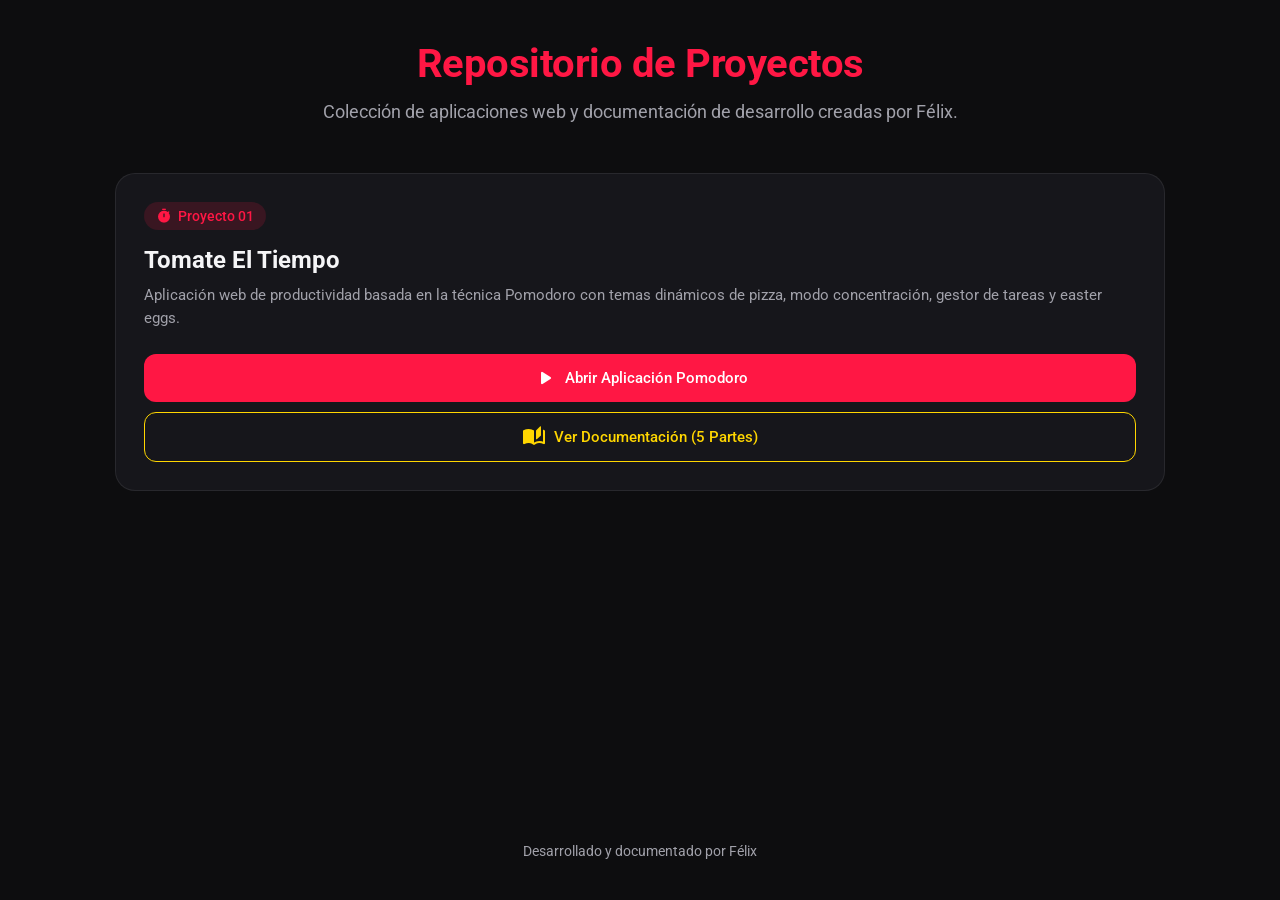
==== index.html @ 5b1f421b "Fix link case sensitivity for Pomodoro app" ====
<!DOCTYPE html>
<html lang="es">
<head>
    <meta charset="UTF-8">
    <meta name="viewport" content="width=device-width, initial-scale=1.0">
    <title>Mis Proyectos - Portafolio Web</title>
    <link href="https://fonts.googleapis.com/css2?family=Roboto:wght@400;500;700&display=swap" rel="stylesheet">
    <link href="https://fonts.googleapis.com/icon?family=Material+Icons+Round" rel="stylesheet">
    <style>
        :root {
            --bg: #0D0D0F;
            --surface: #16161B;
            --primary: #FF1744;
            --secondary: #C95B63;
            --accent: #FFD600;
            --text: #F5F5F7;
            --text-muted: #A1A1AA;
        }

        * { box-sizing: border-box; margin: 0; padding: 0; }

        body {
            background-color: var(--bg);
            color: var(--text);
            font-family: 'Roboto', sans-serif;
            min-height: 100vh;
            padding: 40px 20px;
            display: flex;
            flex-direction: column;
            align-items: center;
        }

        header {
            text-align: center;
            max-width: 700px;
            margin-bottom: 48px;
        }

        header h1 {
            font-size: 2.5rem;
            color: var(--primary);
            margin-bottom: 12px;
            letter-spacing: -0.5px;
        }

        header p {
            color: var(--text-muted);
            font-size: 1.1rem;
            line-height: 1.5;
        }

        .grid {
            display: grid;
            grid-template-columns: repeat(auto-fit, minmax(320px, 1fr));
            gap: 24px;
            width: 100%;
            max-width: 1050px;
        }

        .card {
            background-color: var(--surface);
            border: 1px solid rgba(255, 255, 255, 0.08);
            border-radius: 20px;
            padding: 28px;
            display: flex;
            flex-direction: column;
            justify-content: space-between;
            transition: transform 0.25s ease, border-color 0.25s ease;
        }

        .card:hover {
            transform: translateY(-5px);
            border-color: var(--primary);
        }

        .badge {
            display: inline-flex;
            align-items: center;
            gap: 6px;
            background: rgba(255, 23, 68, 0.15);
            color: var(--primary);
            padding: 6px 12px;
            border-radius: 50px;
            font-size: 0.85rem;
            font-weight: 500;
            width: fit-content;
            margin-bottom: 16px;
        }

        .card h2 {
            font-size: 1.5rem;
            margin-bottom: 10px;
        }

        .card p {
            color: var(--text-muted);
            font-size: 0.95rem;
            line-height: 1.5;
            margin-bottom: 24px;
        }

        .actions {
            display: flex;
            flex-direction: column;
            gap: 10px;
        }

        .btn {
            display: flex;
            align-items: center;
            justify-content: center;
            gap: 8px;
            padding: 12px 20px;
            border-radius: 12px;
            text-decoration: none;
            font-weight: 500;
            font-size: 0.95rem;
            transition: opacity 0.2s, transform 0.2s;
        }

        .btn:hover { opacity: 0.9; transform: scale(1.01); }

        .btn-primary {
            background-color: var(--primary);
            color: #fff;
        }

        .btn-outline {
            background-color: transparent;
            border: 1.5px solid var(--accent);
            color: var(--accent);
        }

        /* Estilo para tarjetas de próximos proyectos */
        .card.placeholder {
            border-style: dashed;
            border-color: rgba(255, 255, 255, 0.15);
            opacity: 0.7;
        }

        footer {
            margin-top: auto;
            padding-top: 60px;
            color: var(--text-muted);
            font-size: 0.9rem;
        }
    </style>
</head>
<body>

    <header>
        <h1>Repositorio de Proyectos</h1>
        <p>Colección de aplicaciones web y documentación de desarrollo creadas por Félix.</p>
    </header>

    <main class="grid">
        <!-- PROYECTO 1: POMODORO -->
        <article class="card">
            <div>
                <span class="badge">
                    <span class="material-icons-round" style="font-size: 16px;">timer</span>
                    Proyecto 01
                </span>
                <h2>Tomate El Tiempo</h2>
                <p>Aplicación web de productividad basada en la técnica Pomodoro con temas dinámicos de pizza, modo concentración, gestor de tareas y easter eggs.</p>
            </div>
            <div class="actions">
                <a href="Pomodoro/index.html" class="btn btn-primary">
                    <span class="material-icons-round">play_arrow</span>
                    Abrir Aplicación Pomodoro
                </a>
                <a href="pomodoro/explicacion.html" class="btn btn-outline">
                    <span class="material-icons-round">auto_stories</span>
                    Ver Documentación (5 Partes)
                </a>
            </div>
        </article>

        <!-- PLANTILLA PARA FUTURO PROYECTO 2 -->
       <!-- <article class="card placeholder">
            <div>
                <span class="badge" style="background: rgba(255,214,0,0.1); color: var(--accent);">
                    <span class="material-icons-round" style="font-size: 16px;">construction</span>
                    Próximamente
                </span>
                <h2>Proyecto 02</h2>
                <p>Espacio reservado para la siguiente tarea o aplicación del repositorio.</p>
            </div>
            <div class="actions">
                <a href="#" class="btn btn-outline" style="border-color: #555; color: #777; pointer-events: none;">
                    En desarrollo
                </a>
            </div>
        </article> -->
    </main>

    <footer>
        Desarrollado y documentado por Félix
    </footer>

</body>
</html>
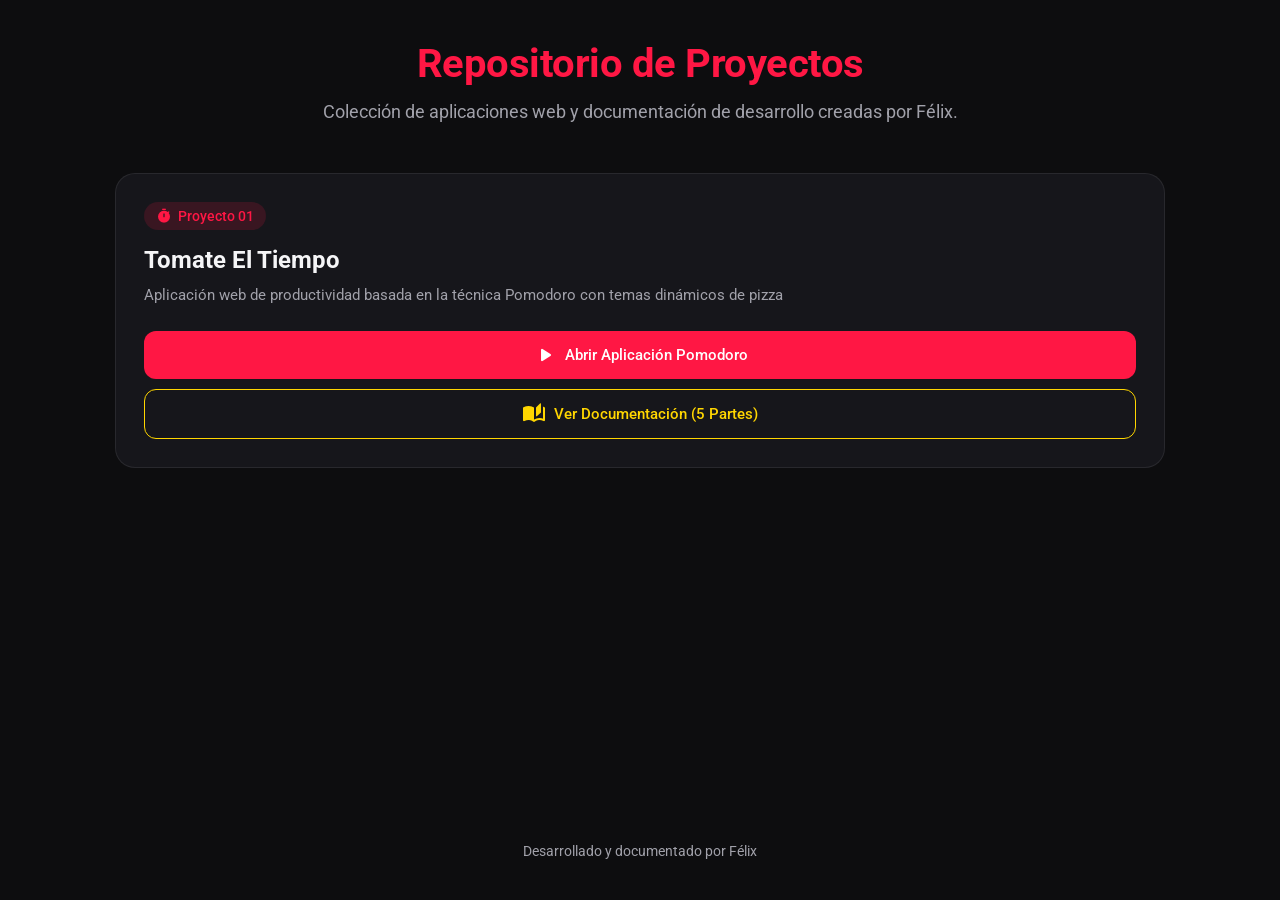
==== commit fab0833f: "Update project description in index.html Removed the mention of 'modo concentración, gestor de tarea" ====
--- a/index.html
+++ b/index.html
@@ -162,14 +162,14 @@
                     Proyecto 01
                 </span>
                 <h2>Tomate El Tiempo</h2>
-                <p>Aplicación web de productividad basada en la técnica Pomodoro con temas dinámicos de pizza, modo concentración, gestor de tareas y easter eggs.</p>
+                <p>Aplicación web de productividad basada en la técnica Pomodoro con temas dinámicos de pizza</p>
             </div>
             <div class="actions">
                 <a href="Pomodoro/index.html" class="btn btn-primary">
                     <span class="material-icons-round">play_arrow</span>
                     Abrir Aplicación Pomodoro
                 </a>
-                <a href="pomodoro/explicacion.html" class="btn btn-outline">
+                <a href="Pomodoro/explicacion.html" class="btn btn-outline">
                     <span class="material-icons-round">auto_stories</span>
                     Ver Documentación (5 Partes)
                 </a>
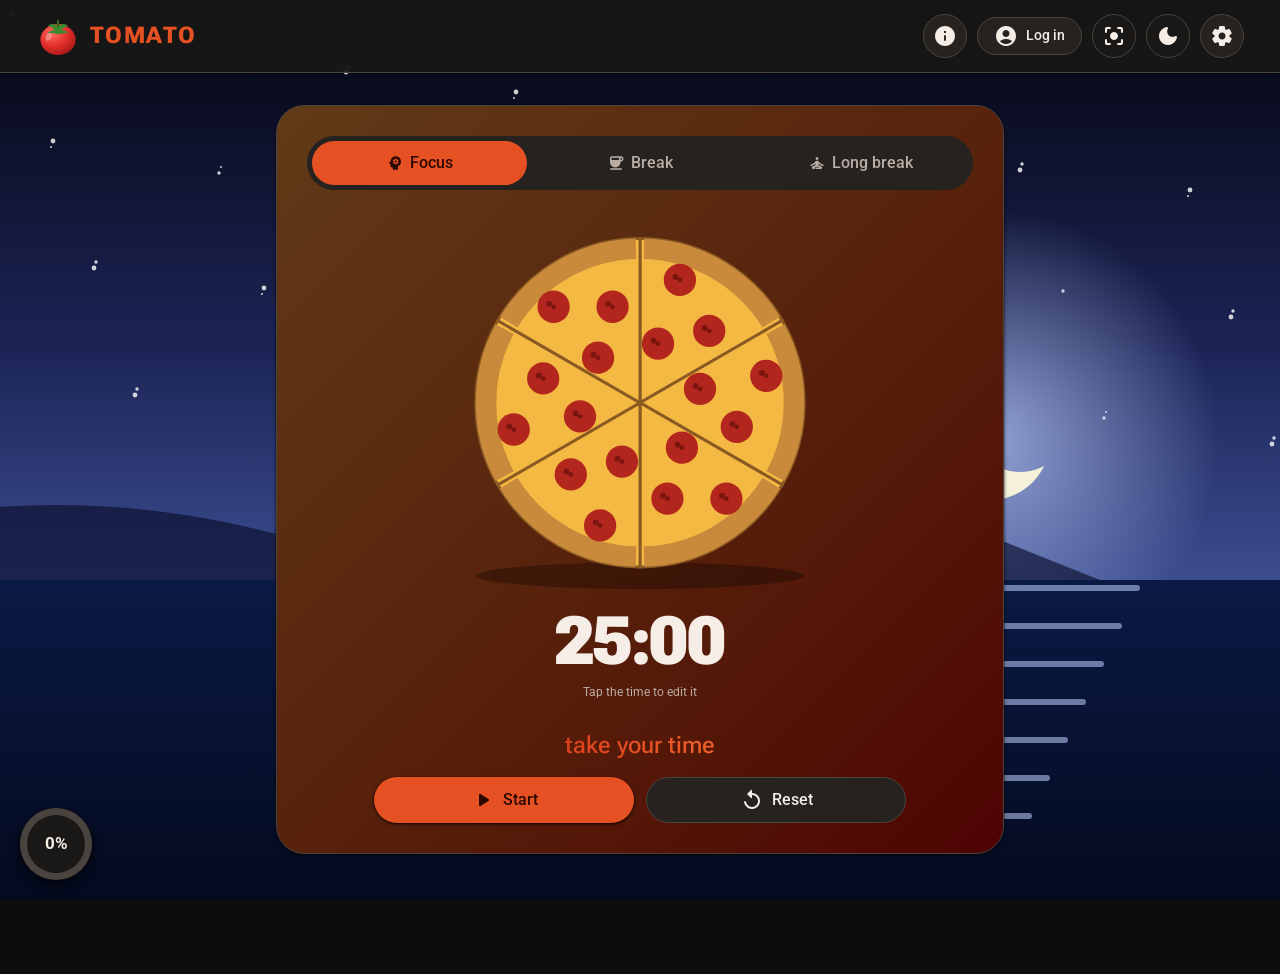
==== commit 25416864: "Add files via upload" ====
--- a/index.html
+++ b/index.html
@@ -1,202 +1,987 @@
 <!DOCTYPE html>
-<html lang="es">
+<html lang="es" data-theme="1">
 <head>
-    <meta charset="UTF-8">
-    <meta name="viewport" content="width=device-width, initial-scale=1.0">
-    <title>Mis Proyectos - Portafolio Web</title>
-    <link href="https://fonts.googleapis.com/css2?family=Roboto:wght@400;500;700&display=swap" rel="stylesheet">
-    <link href="https://fonts.googleapis.com/icon?family=Material+Icons+Round" rel="stylesheet">
-    <style>
-        :root {
-            --bg: #0D0D0F;
-            --surface: #16161B;
-            --primary: #FF1744;
-            --secondary: #C95B63;
-            --accent: #FFD600;
-            --text: #F5F5F7;
-            --text-muted: #A1A1AA;
-        }
-
-        * { box-sizing: border-box; margin: 0; padding: 0; }
-
-        body {
-            background-color: var(--bg);
-            color: var(--text);
-            font-family: 'Roboto', sans-serif;
-            min-height: 100vh;
-            padding: 40px 20px;
-            display: flex;
-            flex-direction: column;
-            align-items: center;
-        }
-
-        header {
-            text-align: center;
-            max-width: 700px;
-            margin-bottom: 48px;
-        }
-
-        header h1 {
-            font-size: 2.5rem;
-            color: var(--primary);
-            margin-bottom: 12px;
-            letter-spacing: -0.5px;
-        }
-
-        header p {
-            color: var(--text-muted);
-            font-size: 1.1rem;
-            line-height: 1.5;
-        }
-
-        .grid {
-            display: grid;
-            grid-template-columns: repeat(auto-fit, minmax(320px, 1fr));
-            gap: 24px;
-            width: 100%;
-            max-width: 1050px;
-        }
-
-        .card {
-            background-color: var(--surface);
-            border: 1px solid rgba(255, 255, 255, 0.08);
-            border-radius: 20px;
-            padding: 28px;
-            display: flex;
-            flex-direction: column;
-            justify-content: space-between;
-            transition: transform 0.25s ease, border-color 0.25s ease;
-        }
-
-        .card:hover {
-            transform: translateY(-5px);
-            border-color: var(--primary);
-        }
-
-        .badge {
-            display: inline-flex;
-            align-items: center;
-            gap: 6px;
-            background: rgba(255, 23, 68, 0.15);
-            color: var(--primary);
-            padding: 6px 12px;
-            border-radius: 50px;
-            font-size: 0.85rem;
-            font-weight: 500;
-            width: fit-content;
-            margin-bottom: 16px;
-        }
-
-        .card h2 {
-            font-size: 1.5rem;
-            margin-bottom: 10px;
-        }
-
-        .card p {
-            color: var(--text-muted);
-            font-size: 0.95rem;
-            line-height: 1.5;
-            margin-bottom: 24px;
-        }
-
-        .actions {
-            display: flex;
-            flex-direction: column;
-            gap: 10px;
-        }
-
-        .btn {
-            display: flex;
-            align-items: center;
-            justify-content: center;
-            gap: 8px;
-            padding: 12px 20px;
-            border-radius: 12px;
-            text-decoration: none;
-            font-weight: 500;
-            font-size: 0.95rem;
-            transition: opacity 0.2s, transform 0.2s;
-        }
-
-        .btn:hover { opacity: 0.9; transform: scale(1.01); }
-
-        .btn-primary {
-            background-color: var(--primary);
-            color: #fff;
-        }
-
-        .btn-outline {
-            background-color: transparent;
-            border: 1.5px solid var(--accent);
-            color: var(--accent);
-        }
-
-        /* Estilo para tarjetas de próximos proyectos */
-        .card.placeholder {
-            border-style: dashed;
-            border-color: rgba(255, 255, 255, 0.15);
-            opacity: 0.7;
-        }
-
-        footer {
-            margin-top: auto;
-            padding-top: 60px;
-            color: var(--text-muted);
-            font-size: 0.9rem;
-        }
-    </style>
+<meta charset="UTF-8">
+<meta name="viewport" content="width=device-width, initial-scale=1, viewport-fit=cover">
+<title>Tomate El tiempo</title>
+<link rel="icon" href="data:image/svg+xml,<svg xmlns='http://www.w3.org/2000/svg' viewBox='0 0 100 100'><text y='.9em' font-size='90'>🍅</text></svg>">
+<link rel="preconnect" href="https://fonts.googleapis.com">
+<link href="https://fonts.googleapis.com/css2?family=Roboto:wght@400;500;700&family=Roboto+Flex:wght@500;800&display=swap" rel="stylesheet">
+<link href="https://fonts.googleapis.com/icon?family=Material+Icons+Round" rel="stylesheet">
+<style>
+/* ===== Tokens base (MD3, modo oscuro) ===== */
+:root{
+  --bg:#0E0D0C; --surface:#1A1816; --surface-2:#262220; --outline:#4A433E;
+  --text:#F5EDE6; --text-dim:#B9AEA5;
+  --rl:20px; --rxl:28px; --rm:12px;
+  --e1:0 1px 3px 1px rgba(0,0,0,.35),0 1px 2px rgba(0,0,0,.5);
+  --e3:0 4px 8px 3px rgba(0,0,0,.4),0 1px 3px rgba(0,0,0,.5);
+}
+/* ===== Temas de pizza (el logotipo NO usa estas variables) ===== */
+[data-theme="1"]{ /* Pepperoni: rojo y naranja */
+  --primary:#cc0808;--on-primary:#2B0800;--secondary:#FF9A3D;--cheese:#F4B942;
+}
+[data-theme="2"]{ /* Con piña: rosa y amarillo piña */
+  --primary:#FF9F1C;--on-primary:#2B1700;--secondary:#FF7AA8;--cheese:#F7D66B;
+}
+[data-theme="3"]{ /* Con anchoas: azul y amarillo */
+  --primary:#4C9AFF;--on-primary:#00203F;--secondary:#FFD43B;--cheese:#F2D27A;
+}
+*{box-sizing:border-box;margin:0}
+html{color-scheme:dark}
+body{font-family:'Roboto',system-ui,sans-serif;background:var(--bg);color:var(--text);min-height:100vh;line-height:1.5;overflow-x:hidden}
+.material-icons-round{vertical-align:middle;font-size:24px}
+button{font:inherit;cursor:pointer;border:0;color:inherit;background:none}
+:focus-visible{outline:3px solid var(--secondary);outline-offset:2px}
+
+header{display:flex;align-items:center;gap:10px;padding:14px clamp(14px,4vw,36px);
+  background:var(--header-bg);backdrop-filter:blur(10px);border-bottom:1px solid var(--outline);position:sticky;top:0;z-index:5}
+header svg{width:44px;height:44px;flex:none}
+h1{font-family:'Roboto Flex',sans-serif;font-weight:800;font-size:1.45rem;letter-spacing:-.02em;line-height:1.1}
+h1 span{color:var(--secondary)}
+.spacer{flex:1}
+.icon-btn{width:44px;height:44px;border-radius:50%;display:grid;place-items:center;background:var(--surface-2);border:1px solid var(--outline);transition:background .15s}
+.icon-btn:hover{background:var(--outline)}
+.btn{display:inline-flex;align-items:center;gap:8px;justify-content:center;height:46px;padding:0 22px;border-radius:999px;font-weight:500;transition:filter .15s,transform .1s;text-decoration:none}
+.btn:active{transform:scale(.97)}
+.btn.filled{background:var(--primary);color:var(--on-primary);box-shadow:var(--e1)}
+.btn.filled:hover{filter:brightness(1.1)}
+.btn.tonal{background:var(--surface-2);border:1px solid var(--outline)}
+.btn.text{color:var(--secondary)}
+.btn.sm{height:38px;padding:0 16px;font-size:.9rem}
+@media(max-width:520px){#login-txt{display:none}}
+
+main{max-width:640px;margin:0 auto;padding:24px 16px 120px}
+.card{background:color-mix(in srgb,var(--surface) 93%,transparent);border:1px solid var(--outline);border-radius:var(--rxl);padding:22px;box-shadow:var(--e1)}
+
+.tabs{display:flex;gap:6px;background:var(--surface-2);border-radius:999px;padding:5px;margin-bottom:22px;overflow-x:auto}
+.tab{flex:1;white-space:nowrap;display:flex;align-items:center;justify-content:center;gap:6px;padding:10px 14px;border-radius:999px;font-weight:500;color:var(--text-dim);transition:background .2s,color .2s}
+.tab[aria-selected="true"]{background:var(--primary);color:var(--on-primary)}
+.tab .dot{width:8px;height:8px;border-radius:50%;background:var(--secondary);display:none}
+.tab.running .dot{display:block;animation:pulse 1s infinite}
+@keyframes pulse{50%{opacity:.2}}
+
+/* Pizza: cada rodaja se desvanece y se aleja del centro */
+.stage{width:min(360px,100%);margin:0 auto}
+.stage svg{width:100%;height:auto;display:block}
+.slice{transition:opacity .7s,transform .7s;transform-box:fill-box;transform-origin:center}
+.time-btn{display:block;margin:6px auto 4px;padding:6px 22px;border-radius:var(--rl);text-align:center}
+.time-btn:hover{background:rgba(255,255,255,.06)}
+.time-btn .t{font-family:'Roboto Flex',sans-serif;font-weight:800;font-size:3.4rem;letter-spacing:-.02em;font-variant-numeric:tabular-nums;display:block;line-height:1.1}
+.time-btn .hint{font-size:.78rem;color:var(--text-dim)}
+.actions{display:flex;gap:12px;justify-content:center;flex-wrap:wrap;margin-top:14px}
+
+select,input[type=text],input[type=password],input[type=number]{width:100%;font:inherit;padding:12px 14px;border-radius:var(--rm);background:var(--surface);border:2px solid var(--outline);color:var(--text)}
+select:focus,input:focus{outline:0;border-color:var(--primary)}
+input[type=range]{width:100%;accent-color:var(--primary)}
+input[type=file]{width:100%;color:var(--text-dim);font-size:.85rem}
+input[type=file]::file-selector-button{font:inherit;margin-right:10px;padding:8px 16px;border:0;border-radius:999px;background:var(--surface);color:var(--secondary);cursor:pointer}
+label{display:block;font-size:.85rem;color:var(--text-dim);margin:14px 0 6px}
+
+dialog{margin:auto;border:1px solid var(--outline);border-radius:var(--rxl);background:var(--surface-2);color:var(--text);padding:24px;width:min(400px,92vw);max-height:90vh;overflow-y:auto;box-shadow:var(--e3)}
+dialog::backdrop{background:rgba(0,0,0,.6)}
+dialog h3{font-weight:500;display:flex;align-items:center;gap:8px}
+dialog p,dialog li{color:var(--text-dim);margin-top:10px}
+dialog ol{padding-left:22px;margin-bottom:16px}
+.dlg-actions{display:flex;justify-content:flex-end;gap:8px;margin-top:20px;flex-wrap:wrap}
+.err{color:var(--secondary);font-size:.85rem;min-height:1.2em;margin-top:8px}
+
+#snackbar{position:fixed;left:50%;bottom:24px;transform:translate(-50%,140px);background:var(--text);color:var(--bg);padding:14px 20px;border-radius:var(--rm);box-shadow:var(--e3);z-index:60;transition:transform .3s;max-width:90vw;font-weight:500}
+#snackbar.show{transform:translate(-50%,0)}
+
+/* FAB: el anillo de progreso se espeja (scaleX(-1)) para avanzar en sentido antihorario */
+.fab{position:fixed;left:20px;bottom:20px;z-index:12;width:72px;height:72px;border-radius:50%;box-shadow:var(--e3);background:var(--primary);display:grid;place-items:center}
+.fab .ring{position:absolute;inset:0;border-radius:50%;background:conic-gradient(var(--secondary) calc(var(--p,0)*1%),var(--primary) 0);transform:scaleX(-1)}
+.fab span{position:relative;width:58px;height:58px;border-radius:50%;background:var(--primary);color:var(--on-primary);display:grid;place-items:center;font-weight:700;font-size:1.05rem}
+.panel{position:fixed;left:20px;bottom:104px;z-index:12;width:min(350px,calc(100vw - 40px));max-height:60vh;overflow:auto;background:var(--surface-2);border:1px solid var(--outline);border-radius:var(--rxl);padding:18px;box-shadow:var(--e3)}
+.panel[hidden]{display:none}
+.panel h3{font-weight:500;margin-bottom:12px;display:flex;align-items:center;gap:8px}
+.add-row{display:flex;gap:8px}
+.task{display:flex;align-items:center;gap:6px;padding:6px 0;border-bottom:1px solid var(--outline)}
+.task .txt{flex:1;word-break:break-word}
+.task.done .txt{text-decoration:line-through;color:var(--text-dim)}
+.task button{width:38px;height:38px;border-radius:50%;display:grid;place-items:center}
+.task button:hover{background:var(--outline)}
+.task .chk{color:var(--primary)}
+
+#alarm{position:fixed;inset:0;z-index:50;display:none;place-items:center;background:rgba(0,0,0,.82);cursor:pointer;padding:16px}
+#alarm.show{display:grid}
+.alarm-box{background:linear-gradient(135deg,var(--primary),var(--secondary));color:var(--on-primary);border-radius:var(--rxl);padding:38px 30px;text-align:center;max-width:420px;box-shadow:var(--e3);animation:shake .6s infinite}
+.alarm-box .material-icons-round{font-size:70px}
+.alarm-box h2{font-family:'Roboto Flex',sans-serif;font-size:2rem;margin:6px 0}
+.alarm-box small{display:block;margin-top:14px;font-weight:500}
+@keyframes shake{0%,100%{transform:rotate(0)}25%{transform:rotate(-2deg)}75%{transform:rotate(2deg)}}
+@media (prefers-reduced-motion:reduce){*{animation:none!important;transition:none!important}}
+
+/* ===== Mensaje dinámico bajo el reloj (sigue el tema) ===== */
+#tagline{text-align:center;font-family:'Roboto Flex',sans-serif;font-weight:500;font-size:1.3rem;margin-top:18px;
+  background:linear-gradient(90deg,var(--primary),var(--secondary));-webkit-background-clip:text;background-clip:text;color:transparent}
+/* ===== Interruptor MD3 ===== */
+.sw{display:flex;align-items:center;justify-content:space-between;gap:12px;margin:14px 0 0;color:var(--text);font-size:.95rem;cursor:pointer}
+.sw input{appearance:none;width:52px;height:30px;border-radius:15px;background:var(--surface);border:2px solid var(--outline);position:relative;cursor:pointer;flex:none;transition:background .2s}
+.sw input::after{content:"";position:absolute;top:4px;left:4px;width:18px;height:18px;border-radius:50%;background:var(--text-dim);transition:transform .2s,background .2s}
+.sw input:checked{background:var(--primary);border-color:var(--primary)}
+.sw input:checked::after{transform:translateX(22px);background:var(--on-primary)}
+.note{font-size:.78rem;color:var(--text-dim);margin-top:6px}
+/* ===== Modo Concentración: solo queda el reloj ===== */
+body.focus{cursor:pointer}
+body.focus header,body.focus .tabs,body.focus #tagline,body.focus .actions,body.focus .fab,body.focus .panel,body.focus .time-btn .hint{display:none!important}
+body.focus main{min-height:100vh;display:grid;place-items:center;padding:16px}
+body.focus .card{background:none;border:0;box-shadow:none}
+body.focus .stage{width:min(560px,92vw)}
+
+
+/* ===== Tema 4: Margarita (verde y amarillo claro, base roja) ===== */
+[data-theme="4"]{--primary:#4CAF50;--on-primary:#0B2B0D;--secondary:#FFF3B0;--cheese:#D13B2F}
+:root{--header-bg:rgba(26,24,22,.88);--accent:var(--secondary)}
+.btn.text,.err{color:var(--accent)}
+input[type=file]::file-selector-button{color:var(--accent)}
+h1{text-transform:uppercase;letter-spacing:.06em}
+/* ===== Imagen de fondo (horizonte por defecto o imagen propia) ===== */
+#bg{position:fixed;inset:0;z-index:-1;background:center/cover no-repeat}
+/* ===== Selector de tema con colores visibles ===== */
+.dd-btn{width:100%;display:flex;align-items:center;gap:10px;padding:10px 14px;border-radius:var(--rm);background:var(--surface);border:2px solid var(--outline);font-weight:500;text-align:left}
+.dd-btn span:nth-child(2){flex:1}
+.dd-list{list-style:none;padding:6px;margin:6px 0 0;border-radius:var(--rm);background:var(--surface);border:1px solid var(--outline)}
+.dd-list li{display:flex;align-items:center;gap:10px;padding:10px;border-radius:10px;cursor:pointer}
+.dd-list li:hover,.dd-list li[aria-selected=true]{background:var(--outline)}
+.swatch{width:34px;height:20px;border-radius:10px;border:2px solid rgba(255,255,255,.5);flex:none}
+/* ===== MODO CLARO: todo blanquecino; el color del tema va en el cuadrado central ===== */
+html[data-mode=light]{color-scheme:light}
+[data-mode=light]{--bg:#F5F2EF;--surface:rgba(255,255,255,.78);--surface-2:rgba(255,255,255,.94);--outline:#CDC4BC;
+  --text:#201B18;--text-dim:#5F5751;--header-bg:rgba(255,255,255,.55);--accent:#201B18;
+  --e1:0 1px 3px rgba(60,40,20,.18);--e3:0 4px 12px rgba(60,40,20,.25)}
+[data-mode=light] .card{background:linear-gradient(135deg,color-mix(in srgb,var(--primary) 80%,transparent),color-mix(in srgb,var(--secondary) 80%,transparent));
+  color:var(--on-primary);backdrop-filter:blur(8px);border-color:rgba(255,255,255,.55)}
+[data-mode=light] .tabs{background:rgba(255,255,255,.55)}
+[data-mode=light] .tab{color:#4A403A}
+[data-mode=light] .tab[aria-selected=true]{background:#201B18;color:#fff}
+[data-mode=light] .card .btn.filled{background:#201B18;color:#fff}
+[data-mode=light] .card .btn.tonal{background:rgba(255,255,255,.6);border-color:rgba(255,255,255,.7)}
+[data-mode=light] .time-btn .hint{color:color-mix(in srgb,var(--on-primary) 70%,transparent)}
+[data-mode=light] #tagline{background:none;-webkit-text-fill-color:currentColor;color:var(--on-primary)}
+
+:root:not([data-mode=light]) .card{background:linear-gradient(135deg,color-mix(in srgb,var(--secondary) 38%,#000),color-mix(in srgb,var(--primary) 38%,#000));border-color:var(--outline)}
+/* ===== Mejoras: color mixto, panel lateral, gráfico semanal ===== */
+:root{--mix:color-mix(in srgb,var(--primary) 50%,var(--secondary))}
+h1{color:var(--mix)} /* el título sigue el color del tema */
+.btn.filled,.tab[aria-selected="true"]{background:var(--mix);color:var(--on-primary)}
+#mode-btn,#focus-top{background:var(--surface)}
+/* FAB: oscuro = color del cuadrado negro; claro = color del cuadrado del timer */
+.fab,.fab span{background:var(--surface);color:var(--text)}
+.fab .ring{background:conic-gradient(var(--mix) calc(var(--p,0)*1%),var(--outline) 0)}
+[data-mode=light] #focus-top{background:rgba(255,255,255,.9);color:#201B18} /* sin color de tema */
+[data-mode=light] #mode-btn,[data-mode=light] .fab span{background:var(--mix);color:var(--on-primary)}
+[data-mode=light] .fab{background:var(--mix)}
+[data-mode=light] .fab .ring{background:conic-gradient(#201B18 calc(var(--p,0)*1%),rgba(255,255,255,.7) 0)}
+#scrim{position:fixed;inset:0;z-index:20;background:rgba(0,0,0,.45);opacity:0;pointer-events:none;transition:opacity .3s}
+#scrim.show{opacity:1;pointer-events:auto}
+.side{position:fixed;top:0;right:0;bottom:0;z-index:21;width:min(380px,92vw);overflow-y:auto;padding:24px;background:var(--surface-2);border-left:1px solid var(--outline);box-shadow:var(--e3);transform:translateX(105%);transition:transform .3s}
+.side.open{transform:none}
+.side h3{font-weight:500;display:flex;align-items:center;gap:8px}
+.side p{margin:10px 0}
+#acct{padding-bottom:6px;border-bottom:1px solid var(--outline)}
+.bars{display:flex;gap:6px;height:120px}
+.bar{flex:1;display:flex;flex-direction:column;align-items:center;justify-content:flex-end;height:100%;font-size:.75rem;color:var(--text-dim)}
+.bar i{display:block;width:100%;border-radius:6px 6px 0 0;background:var(--mix);min-height:2px}
+body.focus .side,body.focus #scrim{display:none!important}
+/* Tema 5: «No me gusta la pizza» (blanco y negro) */
+[data-theme="5"]{--primary:#EDEDED;--on-primary:#111;--secondary:#9A9A9A;--cheese:#CFCFCF}
+[data-theme="5"][data-mode=light]{--primary:#2B2B2B;--on-primary:#fff;--secondary:#8A8A8A}
+[data-theme="6"]{--primary:#39C5BB;--on-primary:#00302D;--secondary:#FFF;--cheese:#39C5BB}
+[data-theme="6"][data-mode=dark]{--secondary:#000;--accent:#39C5BB;--bg:#020D0C;--surface:#06201E;--surface-2:#0A312E;--outline:#1F7C75;--text:#E3FFFC;--text-dim:#8FD6CF;--header-bg:rgba(3,25,23,.88)}
+[data-theme="6"][data-mode=light]{--surface:rgba(236,253,251,.85);--surface-2:rgba(222,250,247,.96);--outline:#8EDDD6;--text:#0B3B37;--text-dim:#2F7770;--header-bg:rgba(225,251,248,.7)}
+[data-theme="6"] h1{color:var(--primary)}
+[data-theme="6"][data-mode=dark] #tagline{background:none;-webkit-text-fill-color:currentColor;color:var(--primary)}
+#pizza .miku{transform-box:fill-box;transform-origin:50% 100%;animation:mikuDance .8s ease-in-out infinite alternate;animation-play-state:paused}
+#pizza.on .miku{animation-play-state:running}
+@keyframes mikuDance{0%{transform:rotate(-4deg) translateY(0)}100%{transform:rotate(4deg) translateY(-9px)}}
+
+/* =====================================================================
+   DISEÑO ADAPTABLE (móvil, tablet y PC). Todo lo anterior queda igual:
+   estas reglas solo ajustan tamaños y distribución según la pantalla.
+   ===================================================================== */
+html{-webkit-text-size-adjust:100%;text-size-adjust:100%}
+button,a,select,summary{touch-action:manipulation;-webkit-tap-highlight-color:transparent}
+img,svg,video{max-width:100%}
+@supports (height:100dvh){body{min-height:100dvh}}   /* dvh = alto real en móvil (sin la barra del navegador) */
+
+/* --- Zonas seguras (notch, barra de inicio, bordes redondeados) --- */
+header{padding-top:calc(14px + env(safe-area-inset-top,0px));
+  padding-left:max(clamp(14px,4vw,36px),env(safe-area-inset-left,0px));
+  padding-right:max(clamp(14px,4vw,36px),env(safe-area-inset-right,0px))}
+main{padding-bottom:calc(120px + env(safe-area-inset-bottom,0px));
+  padding-left:max(16px,env(safe-area-inset-left,0px));padding-right:max(16px,env(safe-area-inset-right,0px))}
+.fab{left:calc(20px + env(safe-area-inset-left,0px));bottom:calc(20px + env(safe-area-inset-bottom,0px))}
+.panel{left:calc(20px + env(safe-area-inset-left,0px));bottom:calc(104px + env(safe-area-inset-bottom,0px));
+  width:min(350px,calc(100vw - 40px - env(safe-area-inset-left,0px)));max-height:min(60vh,calc(100dvh - 150px));overscroll-behavior:contain}
+#snackbar{bottom:calc(24px + env(safe-area-inset-bottom,0px))}
+.side{padding-top:calc(24px + env(safe-area-inset-top,0px));padding-bottom:calc(24px + env(safe-area-inset-bottom,0px));
+  padding-right:max(24px,env(safe-area-inset-right,0px));overscroll-behavior:contain;height:100vh}
+@supports (height:100dvh){.side{height:100dvh}}
+
+/* --- Elementos que nunca deben desbordar --- */
+h1{min-width:0;overflow:hidden;text-overflow:ellipsis;white-space:nowrap}
+.tabs{scrollbar-width:none}.tabs::-webkit-scrollbar{display:none}
+.tab{min-width:0}
+.actions .btn{flex:1 1 150px;max-width:260px}
+dialog{width:min(420px,calc(100vw - 24px));max-height:calc(100vh - 24px);max-height:calc(100dvh - 24px)}
+.alarm-box{width:min(420px,100%);padding:clamp(24px,6vw,38px) clamp(18px,5vw,30px)}
+.alarm-box h2{font-size:clamp(1.5rem,6vw,2rem)}
+.time-btn .t{font-size:clamp(2.6rem,13vw,3.6rem)}
+select,input[type=text],input[type=password],input[type=number]{font-size:max(16px,1rem)} /* evita el zoom automático de iOS */
+
+/* --- Móvil (hasta 520 px): cabecera compacta --- */
+@media(max-width:520px){
+  header{gap:6px;padding-bottom:10px}
+  header svg{width:36px;height:36px}
+  h1{font-size:1.05rem;letter-spacing:.03em}
+  .icon-btn{width:40px;height:40px}
+  #login-btn{padding:0;width:40px;height:40px;border-radius:50%}
+  .card{padding:16px}
+  .tab{padding:9px 10px;font-size:.9rem}
+  #tagline{font-size:1.1rem}
+  .fab{width:64px;height:64px}.fab span{width:52px;height:52px;font-size:.95rem}
+  .panel{bottom:calc(92px + env(safe-area-inset-bottom,0px))}
+  #snackbar{bottom:calc(96px + env(safe-area-inset-bottom,0px))}  /* por encima del botón flotante */
+  main{padding-top:16px}
+}
+/* --- Móvil estrecho (hasta 400 px) --- */
+@media(max-width:400px){
+  header{gap:4px}
+  header svg{width:32px;height:32px}
+  h1{font-size:.95rem;letter-spacing:.02em}
+  .icon-btn,#login-btn{width:36px;height:36px}
+  .icon-btn .material-icons-round,#login-btn .material-icons-round{font-size:22px}
+  .tab .material-icons-round{display:none}     /* en pantallas muy pequeñas solo texto en las pestañas */
+  .tab{padding:9px 6px;font-size:.85rem}
+  .time-btn{padding:4px 10px}
+}
+/* --- Muy estrecho (hasta 339 px): la cabecera pasa a dos filas --- */
+@media(max-width:339px){
+  header{flex-wrap:wrap;row-gap:6px}
+  h1{flex:1 0 calc(100% - 44px)}
+  .spacer{display:none}
+  .icon-btn,#login-btn{flex:1 1 0;width:auto;border-radius:14px}
+}
+
+/* --- Tablet y PC: más aire y elementos más grandes --- */
+@media(min-width:900px){
+  main{max-width:760px;padding-top:32px}
+  .card{padding:30px}
+  .stage{width:min(440px,100%)}
+  .time-btn .t{font-size:4.2rem}
+  #tagline{font-size:1.5rem}
+  .side{width:min(420px,92vw)}
+}
+@media(min-width:1400px){
+  main{max-width:900px}
+  .stage{width:min(520px,100%)}
+  .time-btn .t{font-size:5rem}
+  .btn{height:50px;font-size:1.05rem}
+}
+
+/* --- Móvil en horizontal / pantallas bajas: pizza a la izquierda, controles a la derecha --- */
+@media(orientation:landscape) and (max-height:540px){
+  header{padding-top:calc(6px + env(safe-area-inset-top,0px));padding-bottom:6px}
+  main{padding-top:10px;padding-bottom:calc(90px + env(safe-area-inset-bottom,0px));max-width:900px}
+  .card{display:grid;grid-template-columns:minmax(0,1fr) minmax(0,1fr);column-gap:20px;align-items:center;padding:14px 18px}
+  .tabs{grid-column:1/-1;margin-bottom:10px}
+  .stage{grid-column:1;grid-row:2/6;width:min(100%,calc((100vh - 170px)*1.15));width:min(100%,calc((100dvh - 170px)*1.15));justify-self:center}
+  .time-btn,#tagline,.actions{grid-column:2}
+  #tagline{margin-top:6px}
+  .actions{margin-top:8px}
+  .fab{width:56px;height:56px}.fab span{width:46px;height:46px;font-size:.85rem}
+  .panel{bottom:calc(84px + env(safe-area-inset-bottom,0px));max-height:calc(100dvh - 110px)}
+  #snackbar{bottom:calc(14px + env(safe-area-inset-bottom,0px))}
+}
+
+/* --- Modo Concentración: el reloj siempre cabe entero, sea cual sea la pantalla --- */
+body.focus main{min-height:100vh;padding:12px;max-width:none}
+@supports (height:100dvh){body.focus main{min-height:100dvh}}
+body.focus .card{padding:0;display:block;width:100%}
+body.focus .stage{width:min(560px,92vw,calc((100vh - 130px)*1.15));width:min(560px,92vw,calc((100dvh - 130px)*1.15));margin:0 auto}
+body.focus .time-btn .t{font-size:clamp(3rem,min(15vw,15dvh),6.5rem)}
+</style>
 </head>
 <body>
-
-    <header>
-        <h1>Repositorio de Proyectos</h1>
-        <p>Colección de aplicaciones web y documentación de desarrollo creadas por Félix.</p>
-    </header>
-
-    <main class="grid">
-        <!-- PROYECTO 1: POMODORO -->
-        <article class="card">
-            <div>
-                <span class="badge">
-                    <span class="material-icons-round" style="font-size: 16px;">timer</span>
-                    Proyecto 01
-                </span>
-                <h2>Tomate El Tiempo</h2>
-                <p>Aplicación web de productividad basada en la técnica Pomodoro con temas dinámicos de pizza</p>
-            </div>
-            <div class="actions">
-                <a href="Pomodoro/index.html" class="btn btn-primary">
-                    <span class="material-icons-round">play_arrow</span>
-                    Abrir Aplicación Pomodoro
-                </a>
-                <a href="Pomodoro/explicacion.html" class="btn btn-outline">
-                    <span class="material-icons-round">auto_stories</span>
-                    Ver Documentación (5 Partes)
-                </a>
-            </div>
-        </article>
-
-        <!-- PLANTILLA PARA FUTURO PROYECTO 2 -->
-       <!-- <article class="card placeholder">
-            <div>
-                <span class="badge" style="background: rgba(255,214,0,0.1); color: var(--accent);">
-                    <span class="material-icons-round" style="font-size: 16px;">construction</span>
-                    Próximamente
-                </span>
-                <h2>Proyecto 02</h2>
-                <p>Espacio reservado para la siguiente tarea o aplicación del repositorio.</p>
-            </div>
-            <div class="actions">
-                <a href="#" class="btn btn-outline" style="border-color: #555; color: #777; pointer-events: none;">
-                    En desarrollo
-                </a>
-            </div>
-        </article> -->
-    </main>
-
-    <footer>
-        Desarrollado y documentado por Félix
-    </footer>
-
+<div id="bg" aria-hidden="true"></div>
+
+<header>
+  <!-- Logotipo ESTÁTICO: tomate rojo con colores fijos (no depende del tema) -->
+  <svg id="logo" viewBox="0 0 100 100" role="img" data-i18n-aria="aLogo">
+    <defs><radialGradient id="lg" cx="35%" cy="30%" r="80%">
+      <stop offset="0" stop-color="#FF6B5E"/><stop offset=".5" stop-color="#E5322D"/><stop offset="1" stop-color="#A31515"/></radialGradient></defs>
+    <ellipse cx="50" cy="58" rx="40" ry="35" fill="url(#lg)"/>
+    <path d="M50 30C44 20 34 22 27 27c8 2 13 6 15 11-6-1-12 1-16 6 8-2 16 0 24 2 8-2 16-4 24-2-4-5-10-7-16-6 2-5 7-9 15-11-7-5-17-7-23 3z" fill="#3C8A2E"/>
+    <rect x="47.5" y="13" width="5" height="18" rx="2.5" fill="#2E6B1F"/>
+    <ellipse cx="29" cy="52" rx="6" ry="10" fill="#fff" opacity=".3" transform="rotate(25 29 52)"/>
+  </svg>
+  <!-- Nombre: solo "tomate" (se traduce: tomato / pomodoro) -->
+  <h1 id="brand" data-i18n="brand">tomate</h1>
+  <div class="spacer"></div>
+  <button class="icon-btn" id="info-btn" data-i18n-aria="aInfo"><span class="material-icons-round">info</span></button>
+  <button class="btn tonal sm" id="login-btn"><span class="material-icons-round">account_circle</span><span id="login-txt"></span></button>
+  <!-- Modo claro/oscuro: luna en oscuro, sol en claro -->
+  <button class="icon-btn" id="focus-top" data-i18n-aria="focusBtn"><span class="material-icons-round">center_focus_strong</span></button>
+  <button class="icon-btn" id="mode-btn" data-i18n-aria="aMode"><span class="material-icons-round" id="mode-ic">dark_mode</span></button>
+  <button class="icon-btn" id="settings-btn" data-i18n-aria="aSet"><span class="material-icons-round">settings</span></button>
+</header>
+
+<main>
+  <section class="card">
+    <div class="tabs" role="tablist" id="tabs"></div>
+    <div class="stage"><svg id="pizza" viewBox="0 0 300 260" role="img" data-i18n-aria="aPizza"></svg></div>
+    <button class="time-btn" id="time-btn" data-i18n-aria="aTime">
+      <span class="t" id="time">25:00</span>
+      <span class="hint" data-i18n="hint"></span>
+    </button>
+    <p id="tagline" data-i18n="tagline"></p>
+    <div class="actions">
+      <button class="btn filled" id="start"><span class="material-icons-round" id="start-ic">play_arrow</span><span id="start-text"></span></button>
+      <button class="btn tonal" id="reset"><span class="material-icons-round">replay</span><span data-i18n="reset"></span></button>
+    </div>
+  </section>
+</main>
+
+<!-- FAB de tareas -->
+<button class="fab" id="fab" aria-expanded="false"><i class="ring"></i><span id="fab-pct">0%</span></button>
+<div class="panel" id="panel" hidden>
+  <h3><span class="material-icons-round">checklist</span><span data-i18n="tasksTitle"></span></h3>
+  <div class="add-row">
+    <input type="text" id="task-in" maxlength="80" data-i18n-ph="taskPh" data-i18n-aria="taskPh">
+    <button class="icon-btn" id="task-add" data-i18n-aria="aAdd"><span class="material-icons-round">add</span></button>
+  </div>
+  <input type="text" id="task-desc" maxlength="120" style="margin-top:8px" data-i18n-ph="descPh" data-i18n-aria="descPh">
+  <div id="tasks"></div>
+</div>
+
+<div id="snackbar" role="status"></div>
+
+<!-- Información -->
+<dialog id="dlg-info">
+  <h3><span class="material-icons-round" style="color:var(--accent)">info</span><span data-i18n="infoTitle"></span></h3>
+  <p data-i18n="infoP"></p>
+  <ol><li data-i18n="infoL1"></li><li data-i18n="infoL2"></li><li data-i18n="infoL3"></li><li data-i18n="infoL4"></li></ol>
+  <div class="dlg-actions">
+    <button class="btn text sm" id="info-close" data-i18n="close"></button>
+    <a class="btn filled sm" href="https://www.solstic.io/por-que-utilizar-la-tecnica-de-estudio-pomodoro-y-como-hacerlo-correctamente" target="_blank" rel="noopener noreferrer"><span class="material-icons-round">open_in_new</span><span data-i18n="infoLink"></span></a>
+  </div>
+</dialog>
+
+<!-- Ajustes -->
+<div id="scrim"></div>
+<aside id="dlg-set" class="side">
+  <h3><span class="material-icons-round">tune</span><span data-i18n="settings"></span></h3>
+  <!-- Cuenta: inicio de sesión / registro / gráfico semanal -->
+  <section id="acct">
+    <div id="acct-out">
+      <label for="user" data-i18n="user"></label><input type="text" id="user" autocomplete="username">
+      <label for="pass" data-i18n="pass"></label><input type="password" id="pass" autocomplete="current-password">
+      <div id="pass2-wrap" hidden><label for="pass2" data-i18n="pass2"></label><input type="password" id="pass2" autocomplete="new-password"></div>
+      <div class="err" id="login-err" role="alert"></div>
+      <div class="dlg-actions" style="justify-content:flex-start;margin-top:8px">
+        <button class="btn filled sm" id="login-ok"></button>
+        <button class="btn tonal sm" id="reg-btn"></button>
+      </div>
+    </div>
+    <div id="acct-in" hidden>
+      <p id="hello"></p>
+      <button class="btn tonal sm" id="logout-btn" data-i18n="logoutBtn"></button>
+      <label data-i18n="chartTitle"></label>
+      <div class="bars" id="bars"></div>
+    </div>
+  </section>
+  <label for="lang" data-i18n="langLbl"></label>
+  <select id="lang"><option value="es">Español</option><option value="en">English</option><option value="it">Italiano</option><option value="ja" id="lang-ja" hidden>日本語</option></select>
+  <label for="theme-btn" data-i18n="themeLbl"></label>
+  <button class="dd-btn" id="theme-btn" aria-haspopup="listbox"></button>
+  <ul class="dd-list" id="theme-list" role="listbox" hidden></ul>
+  <label class="sw"><span data-i18n="taglineOpt"></span><input type="checkbox" id="tag-sw"></label>
+  <label for="bgfile" data-i18n="bgLbl"></label>
+  <input type="file" id="bgfile" accept="image/*">
+  <button class="btn text sm" id="bg-reset"><span class="material-icons-round">hide_image</span><span data-i18n="bgReset"></span></button>
+  <label for="tone" data-i18n="toneLbl"></label>
+  <select id="tone"></select>
+  <label for="mp3" data-i18n="mp3Lbl"></label>
+  <input type="file" id="mp3" accept=".mp3,audio/mpeg" multiple>
+  <label for="vol"><span data-i18n="volLbl"></span>: <b id="vol-val">60%</b></label>
+  <input type="range" id="vol" min="0" max="100" value="60">
+  <button class="btn tonal" id="focus-btn" style="width:100%;margin-top:18px"><span class="material-icons-round">center_focus_strong</span><span data-i18n="focusBtn"></span></button>
+  <p class="note" data-i18n="focusNote"></p>
+  <div class="dlg-actions">
+    <button class="btn text sm" id="del-tone" hidden><span class="material-icons-round">delete</span><span data-i18n="delTone"></span></button>
+    <button class="btn tonal sm" id="test"><span class="material-icons-round">volume_up</span><span data-i18n="test"></span></button>
+    <button class="btn filled sm" id="set-close" data-i18n="close"></button>
+  </div>
+</aside>
+
+<!-- Editar tiempo -->
+<dialog id="dlg-time">
+  <h3><span class="material-icons-round">schedule</span><span data-i18n="durTitle"></span></h3>
+  <label for="mins" data-i18n="durLbl"></label>
+  <input type="number" id="mins" min="1" max="180" inputmode="numeric">
+  <div class="dlg-actions">
+    <button class="btn text sm" id="time-cancel" data-i18n="cancel"></button>
+    <button class="btn filled sm" id="time-ok" data-i18n="save"></button>
+  </div>
+</dialog>
+
+<!-- Aviso de fin: solo se apaga con un clic -->
+<div id="alarm" role="alertdialog" aria-live="assertive">
+  <div class="alarm-box">
+    <span class="material-icons-round">alarm_on</span>
+    <h2 id="alarm-title"></h2>
+    <p id="alarm-msg"></p>
+    <small data-i18n="alarmHint"></small>
+  </div>
+</div>
+
+<script>
+/* ===== 1. Utilidades ===== */
+const $ = id => document.getElementById(id);
+const store = {
+  get(k, d){ try{ const v = JSON.parse(localStorage.getItem(k)); return v ?? d; }catch{ return d; } },
+  set(k, v){ try{ localStorage.setItem(k, JSON.stringify(v)); }catch{} }
+};
+const IMG = { bg:'[data-uri]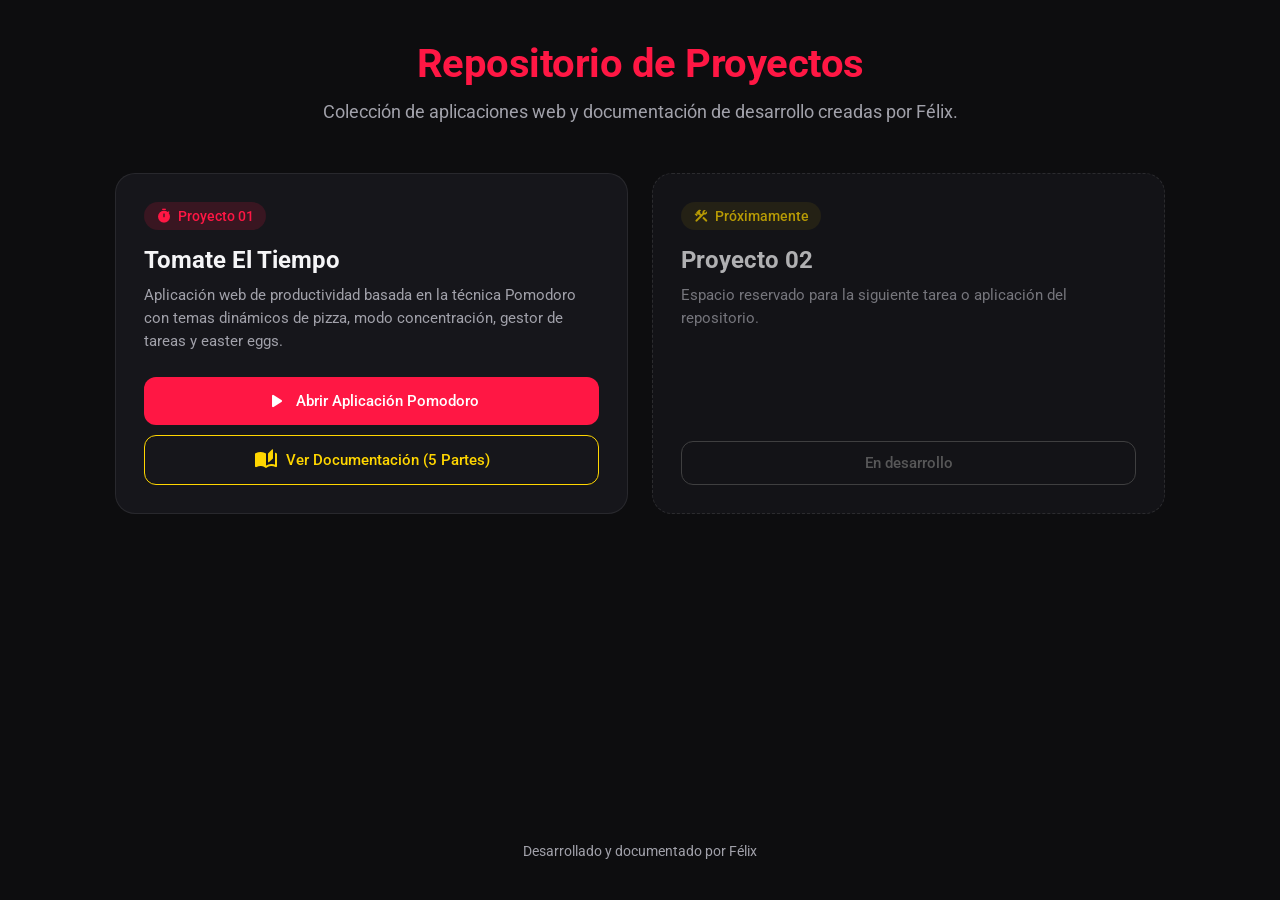
==== commit 32f57cd5: "Fix links to Pomodoro directory in index.html" ====
--- a/index.html
+++ b/index.html
@@ -1,987 +1,202 @@
 <!DOCTYPE html>
-<html lang="es" data-theme="1">
+<html lang="es">
 <head>
-<meta charset="UTF-8">
-<meta name="viewport" content="width=device-width, initial-scale=1, viewport-fit=cover">
-<title>Tomate El tiempo</title>
-<link rel="icon" href="data:image/svg+xml,<svg xmlns='http://www.w3.org/2000/svg' viewBox='0 0 100 100'><text y='.9em' font-size='90'>🍅</text></svg>">
-<link rel="preconnect" href="https://fonts.googleapis.com">
-<link href="https://fonts.googleapis.com/css2?family=Roboto:wght@400;500;700&family=Roboto+Flex:wght@500;800&display=swap" rel="stylesheet">
-<link href="https://fonts.googleapis.com/icon?family=Material+Icons+Round" rel="stylesheet">
-<style>
-/* ===== Tokens base (MD3, modo oscuro) ===== */
-:root{
-  --bg:#0E0D0C; --surface:#1A1816; --surface-2:#262220; --outline:#4A433E;
-  --text:#F5EDE6; --text-dim:#B9AEA5;
-  --rl:20px; --rxl:28px; --rm:12px;
-  --e1:0 1px 3px 1px rgba(0,0,0,.35),0 1px 2px rgba(0,0,0,.5);
-  --e3:0 4px 8px 3px rgba(0,0,0,.4),0 1px 3px rgba(0,0,0,.5);
-}
-/* ===== Temas de pizza (el logotipo NO usa estas variables) ===== */
-[data-theme="1"]{ /* Pepperoni: rojo y naranja */
-  --primary:#cc0808;--on-primary:#2B0800;--secondary:#FF9A3D;--cheese:#F4B942;
-}
-[data-theme="2"]{ /* Con piña: rosa y amarillo piña */
-  --primary:#FF9F1C;--on-primary:#2B1700;--secondary:#FF7AA8;--cheese:#F7D66B;
-}
-[data-theme="3"]{ /* Con anchoas: azul y amarillo */
-  --primary:#4C9AFF;--on-primary:#00203F;--secondary:#FFD43B;--cheese:#F2D27A;
-}
-*{box-sizing:border-box;margin:0}
-html{color-scheme:dark}
-body{font-family:'Roboto',system-ui,sans-serif;background:var(--bg);color:var(--text);min-height:100vh;line-height:1.5;overflow-x:hidden}
-.material-icons-round{vertical-align:middle;font-size:24px}
-button{font:inherit;cursor:pointer;border:0;color:inherit;background:none}
-:focus-visible{outline:3px solid var(--secondary);outline-offset:2px}
-
-header{display:flex;align-items:center;gap:10px;padding:14px clamp(14px,4vw,36px);
-  background:var(--header-bg);backdrop-filter:blur(10px);border-bottom:1px solid var(--outline);position:sticky;top:0;z-index:5}
-header svg{width:44px;height:44px;flex:none}
-h1{font-family:'Roboto Flex',sans-serif;font-weight:800;font-size:1.45rem;letter-spacing:-.02em;line-height:1.1}
-h1 span{color:var(--secondary)}
-.spacer{flex:1}
-.icon-btn{width:44px;height:44px;border-radius:50%;display:grid;place-items:center;background:var(--surface-2);border:1px solid var(--outline);transition:background .15s}
-.icon-btn:hover{background:var(--outline)}
-.btn{display:inline-flex;align-items:center;gap:8px;justify-content:center;height:46px;padding:0 22px;border-radius:999px;font-weight:500;transition:filter .15s,transform .1s;text-decoration:none}
-.btn:active{transform:scale(.97)}
-.btn.filled{background:var(--primary);color:var(--on-primary);box-shadow:var(--e1)}
-.btn.filled:hover{filter:brightness(1.1)}
-.btn.tonal{background:var(--surface-2);border:1px solid var(--outline)}
-.btn.text{color:var(--secondary)}
-.btn.sm{height:38px;padding:0 16px;font-size:.9rem}
-@media(max-width:520px){#login-txt{display:none}}
-
-main{max-width:640px;margin:0 auto;padding:24px 16px 120px}
-.card{background:color-mix(in srgb,var(--surface) 93%,transparent);border:1px solid var(--outline);border-radius:var(--rxl);padding:22px;box-shadow:var(--e1)}
-
-.tabs{display:flex;gap:6px;background:var(--surface-2);border-radius:999px;padding:5px;margin-bottom:22px;overflow-x:auto}
-.tab{flex:1;white-space:nowrap;display:flex;align-items:center;justify-content:center;gap:6px;padding:10px 14px;border-radius:999px;font-weight:500;color:var(--text-dim);transition:background .2s,color .2s}
-.tab[aria-selected="true"]{background:var(--primary);color:var(--on-primary)}
-.tab .dot{width:8px;height:8px;border-radius:50%;background:var(--secondary);display:none}
-.tab.running .dot{display:block;animation:pulse 1s infinite}
-@keyframes pulse{50%{opacity:.2}}
-
-/* Pizza: cada rodaja se desvanece y se aleja del centro */
-.stage{width:min(360px,100%);margin:0 auto}
-.stage svg{width:100%;height:auto;display:block}
-.slice{transition:opacity .7s,transform .7s;transform-box:fill-box;transform-origin:center}
-.time-btn{display:block;margin:6px auto 4px;padding:6px 22px;border-radius:var(--rl);text-align:center}
-.time-btn:hover{background:rgba(255,255,255,.06)}
-.time-btn .t{font-family:'Roboto Flex',sans-serif;font-weight:800;font-size:3.4rem;letter-spacing:-.02em;font-variant-numeric:tabular-nums;display:block;line-height:1.1}
-.time-btn .hint{font-size:.78rem;color:var(--text-dim)}
-.actions{display:flex;gap:12px;justify-content:center;flex-wrap:wrap;margin-top:14px}
-
-select,input[type=text],input[type=password],input[type=number]{width:100%;font:inherit;padding:12px 14px;border-radius:var(--rm);background:var(--surface);border:2px solid var(--outline);color:var(--text)}
-select:focus,input:focus{outline:0;border-color:var(--primary)}
-input[type=range]{width:100%;accent-color:var(--primary)}
-input[type=file]{width:100%;color:var(--text-dim);font-size:.85rem}
-input[type=file]::file-selector-button{font:inherit;margin-right:10px;padding:8px 16px;border:0;border-radius:999px;background:var(--surface);color:var(--secondary);cursor:pointer}
-label{display:block;font-size:.85rem;color:var(--text-dim);margin:14px 0 6px}
-
-dialog{margin:auto;border:1px solid var(--outline);border-radius:var(--rxl);background:var(--surface-2);color:var(--text);padding:24px;width:min(400px,92vw);max-height:90vh;overflow-y:auto;box-shadow:var(--e3)}
-dialog::backdrop{background:rgba(0,0,0,.6)}
-dialog h3{font-weight:500;display:flex;align-items:center;gap:8px}
-dialog p,dialog li{color:var(--text-dim);margin-top:10px}
-dialog ol{padding-left:22px;margin-bottom:16px}
-.dlg-actions{display:flex;justify-content:flex-end;gap:8px;margin-top:20px;flex-wrap:wrap}
-.err{color:var(--secondary);font-size:.85rem;min-height:1.2em;margin-top:8px}
-
-#snackbar{position:fixed;left:50%;bottom:24px;transform:translate(-50%,140px);background:var(--text);color:var(--bg);padding:14px 20px;border-radius:var(--rm);box-shadow:var(--e3);z-index:60;transition:transform .3s;max-width:90vw;font-weight:500}
-#snackbar.show{transform:translate(-50%,0)}
-
-/* FAB: el anillo de progreso se espeja (scaleX(-1)) para avanzar en sentido antihorario */
-.fab{position:fixed;left:20px;bottom:20px;z-index:12;width:72px;height:72px;border-radius:50%;box-shadow:var(--e3);background:var(--primary);display:grid;place-items:center}
-.fab .ring{position:absolute;inset:0;border-radius:50%;background:conic-gradient(var(--secondary) calc(var(--p,0)*1%),var(--primary) 0);transform:scaleX(-1)}
-.fab span{position:relative;width:58px;height:58px;border-radius:50%;background:var(--primary);color:var(--on-primary);display:grid;place-items:center;font-weight:700;font-size:1.05rem}
-.panel{position:fixed;left:20px;bottom:104px;z-index:12;width:min(350px,calc(100vw - 40px));max-height:60vh;overflow:auto;background:var(--surface-2);border:1px solid var(--outline);border-radius:var(--rxl);padding:18px;box-shadow:var(--e3)}
-.panel[hidden]{display:none}
-.panel h3{font-weight:500;margin-bottom:12px;display:flex;align-items:center;gap:8px}
-.add-row{display:flex;gap:8px}
-.task{display:flex;align-items:center;gap:6px;padding:6px 0;border-bottom:1px solid var(--outline)}
-.task .txt{flex:1;word-break:break-word}
-.task.done .txt{text-decoration:line-through;color:var(--text-dim)}
-.task button{width:38px;height:38px;border-radius:50%;display:grid;place-items:center}
-.task button:hover{background:var(--outline)}
-.task .chk{color:var(--primary)}
-
-#alarm{position:fixed;inset:0;z-index:50;display:none;place-items:center;background:rgba(0,0,0,.82);cursor:pointer;padding:16px}
-#alarm.show{display:grid}
-.alarm-box{background:linear-gradient(135deg,var(--primary),var(--secondary));color:var(--on-primary);border-radius:var(--rxl);padding:38px 30px;text-align:center;max-width:420px;box-shadow:var(--e3);animation:shake .6s infinite}
-.alarm-box .material-icons-round{font-size:70px}
-.alarm-box h2{font-family:'Roboto Flex',sans-serif;font-size:2rem;margin:6px 0}
-.alarm-box small{display:block;margin-top:14px;font-weight:500}
-@keyframes shake{0%,100%{transform:rotate(0)}25%{transform:rotate(-2deg)}75%{transform:rotate(2deg)}}
-@media (prefers-reduced-motion:reduce){*{animation:none!important;transition:none!important}}
-
-/* ===== Mensaje dinámico bajo el reloj (sigue el tema) ===== */
-#tagline{text-align:center;font-family:'Roboto Flex',sans-serif;font-weight:500;font-size:1.3rem;margin-top:18px;
-  background:linear-gradient(90deg,var(--primary),var(--secondary));-webkit-background-clip:text;background-clip:text;color:transparent}
-/* ===== Interruptor MD3 ===== */
-.sw{display:flex;align-items:center;justify-content:space-between;gap:12px;margin:14px 0 0;color:var(--text);font-size:.95rem;cursor:pointer}
-.sw input{appearance:none;width:52px;height:30px;border-radius:15px;background:var(--surface);border:2px solid var(--outline);position:relative;cursor:pointer;flex:none;transition:background .2s}
-.sw input::after{content:"";position:absolute;top:4px;left:4px;width:18px;height:18px;border-radius:50%;background:var(--text-dim);transition:transform .2s,background .2s}
-.sw input:checked{background:var(--primary);border-color:var(--primary)}
-.sw input:checked::after{transform:translateX(22px);background:var(--on-primary)}
-.note{font-size:.78rem;color:var(--text-dim);margin-top:6px}
-/* ===== Modo Concentración: solo queda el reloj ===== */
-body.focus{cursor:pointer}
-body.focus header,body.focus .tabs,body.focus #tagline,body.focus .actions,body.focus .fab,body.focus .panel,body.focus .time-btn .hint{display:none!important}
-body.focus main{min-height:100vh;display:grid;place-items:center;padding:16px}
-body.focus .card{background:none;border:0;box-shadow:none}
-body.focus .stage{width:min(560px,92vw)}
-
-
-/* ===== Tema 4: Margarita (verde y amarillo claro, base roja) ===== */
-[data-theme="4"]{--primary:#4CAF50;--on-primary:#0B2B0D;--secondary:#FFF3B0;--cheese:#D13B2F}
-:root{--header-bg:rgba(26,24,22,.88);--accent:var(--secondary)}
-.btn.text,.err{color:var(--accent)}
-input[type=file]::file-selector-button{color:var(--accent)}
-h1{text-transform:uppercase;letter-spacing:.06em}
-/* ===== Imagen de fondo (horizonte por defecto o imagen propia) ===== */
-#bg{position:fixed;inset:0;z-index:-1;background:center/cover no-repeat}
-/* ===== Selector de tema con colores visibles ===== */
-.dd-btn{width:100%;display:flex;align-items:center;gap:10px;padding:10px 14px;border-radius:var(--rm);background:var(--surface);border:2px solid var(--outline);font-weight:500;text-align:left}
-.dd-btn span:nth-child(2){flex:1}
-.dd-list{list-style:none;padding:6px;margin:6px 0 0;border-radius:var(--rm);background:var(--surface);border:1px solid var(--outline)}
-.dd-list li{display:flex;align-items:center;gap:10px;padding:10px;border-radius:10px;cursor:pointer}
-.dd-list li:hover,.dd-list li[aria-selected=true]{background:var(--outline)}
-.swatch{width:34px;height:20px;border-radius:10px;border:2px solid rgba(255,255,255,.5);flex:none}
-/* ===== MODO CLARO: todo blanquecino; el color del tema va en el cuadrado central ===== */
-html[data-mode=light]{color-scheme:light}
-[data-mode=light]{--bg:#F5F2EF;--surface:rgba(255,255,255,.78);--surface-2:rgba(255,255,255,.94);--outline:#CDC4BC;
-  --text:#201B18;--text-dim:#5F5751;--header-bg:rgba(255,255,255,.55);--accent:#201B18;
-  --e1:0 1px 3px rgba(60,40,20,.18);--e3:0 4px 12px rgba(60,40,20,.25)}
-[data-mode=light] .card{background:linear-gradient(135deg,color-mix(in srgb,var(--primary) 80%,transparent),color-mix(in srgb,var(--secondary) 80%,transparent));
-  color:var(--on-primary);backdrop-filter:blur(8px);border-color:rgba(255,255,255,.55)}
-[data-mode=light] .tabs{background:rgba(255,255,255,.55)}
-[data-mode=light] .tab{color:#4A403A}
-[data-mode=light] .tab[aria-selected=true]{background:#201B18;color:#fff}
-[data-mode=light] .card .btn.filled{background:#201B18;color:#fff}
-[data-mode=light] .card .btn.tonal{background:rgba(255,255,255,.6);border-color:rgba(255,255,255,.7)}
-[data-mode=light] .time-btn .hint{color:color-mix(in srgb,var(--on-primary) 70%,transparent)}
-[data-mode=light] #tagline{background:none;-webkit-text-fill-color:currentColor;color:var(--on-primary)}
-
-:root:not([data-mode=light]) .card{background:linear-gradient(135deg,color-mix(in srgb,var(--secondary) 38%,#000),color-mix(in srgb,var(--primary) 38%,#000));border-color:var(--outline)}
-/* ===== Mejoras: color mixto, panel lateral, gráfico semanal ===== */
-:root{--mix:color-mix(in srgb,var(--primary) 50%,var(--secondary))}
-h1{color:var(--mix)} /* el título sigue el color del tema */
-.btn.filled,.tab[aria-selected="true"]{background:var(--mix);color:var(--on-primary)}
-#mode-btn,#focus-top{background:var(--surface)}
-/* FAB: oscuro = color del cuadrado negro; claro = color del cuadrado del timer */
-.fab,.fab span{background:var(--surface);color:var(--text)}
-.fab .ring{background:conic-gradient(var(--mix) calc(var(--p,0)*1%),var(--outline) 0)}
-[data-mode=light] #focus-top{background:rgba(255,255,255,.9);color:#201B18} /* sin color de tema */
-[data-mode=light] #mode-btn,[data-mode=light] .fab span{background:var(--mix);color:var(--on-primary)}
-[data-mode=light] .fab{background:var(--mix)}
-[data-mode=light] .fab .ring{background:conic-gradient(#201B18 calc(var(--p,0)*1%),rgba(255,255,255,.7) 0)}
-#scrim{position:fixed;inset:0;z-index:20;background:rgba(0,0,0,.45);opacity:0;pointer-events:none;transition:opacity .3s}
-#scrim.show{opacity:1;pointer-events:auto}
-.side{position:fixed;top:0;right:0;bottom:0;z-index:21;width:min(380px,92vw);overflow-y:auto;padding:24px;background:var(--surface-2);border-left:1px solid var(--outline);box-shadow:var(--e3);transform:translateX(105%);transition:transform .3s}
-.side.open{transform:none}
-.side h3{font-weight:500;display:flex;align-items:center;gap:8px}
-.side p{margin:10px 0}
-#acct{padding-bottom:6px;border-bottom:1px solid var(--outline)}
-.bars{display:flex;gap:6px;height:120px}
-.bar{flex:1;display:flex;flex-direction:column;align-items:center;justify-content:flex-end;height:100%;font-size:.75rem;color:var(--text-dim)}
-.bar i{display:block;width:100%;border-radius:6px 6px 0 0;background:var(--mix);min-height:2px}
-body.focus .side,body.focus #scrim{display:none!important}
-/* Tema 5: «No me gusta la pizza» (blanco y negro) */
-[data-theme="5"]{--primary:#EDEDED;--on-primary:#111;--secondary:#9A9A9A;--cheese:#CFCFCF}
-[data-theme="5"][data-mode=light]{--primary:#2B2B2B;--on-primary:#fff;--secondary:#8A8A8A}
-[data-theme="6"]{--primary:#39C5BB;--on-primary:#00302D;--secondary:#FFF;--cheese:#39C5BB}
-[data-theme="6"][data-mode=dark]{--secondary:#000;--accent:#39C5BB;--bg:#020D0C;--surface:#06201E;--surface-2:#0A312E;--outline:#1F7C75;--text:#E3FFFC;--text-dim:#8FD6CF;--header-bg:rgba(3,25,23,.88)}
-[data-theme="6"][data-mode=light]{--surface:rgba(236,253,251,.85);--surface-2:rgba(222,250,247,.96);--outline:#8EDDD6;--text:#0B3B37;--text-dim:#2F7770;--header-bg:rgba(225,251,248,.7)}
-[data-theme="6"] h1{color:var(--primary)}
-[data-theme="6"][data-mode=dark] #tagline{background:none;-webkit-text-fill-color:currentColor;color:var(--primary)}
-#pizza .miku{transform-box:fill-box;transform-origin:50% 100%;animation:mikuDance .8s ease-in-out infinite alternate;animation-play-state:paused}
-#pizza.on .miku{animation-play-state:running}
-@keyframes mikuDance{0%{transform:rotate(-4deg) translateY(0)}100%{transform:rotate(4deg) translateY(-9px)}}
-
-/* =====================================================================
-   DISEÑO ADAPTABLE (móvil, tablet y PC). Todo lo anterior queda igual:
-   estas reglas solo ajustan tamaños y distribución según la pantalla.
-   ===================================================================== */
-html{-webkit-text-size-adjust:100%;text-size-adjust:100%}
-button,a,select,summary{touch-action:manipulation;-webkit-tap-highlight-color:transparent}
-img,svg,video{max-width:100%}
-@supports (height:100dvh){body{min-height:100dvh}}   /* dvh = alto real en móvil (sin la barra del navegador) */
-
-/* --- Zonas seguras (notch, barra de inicio, bordes redondeados) --- */
-header{padding-top:calc(14px + env(safe-area-inset-top,0px));
-  padding-left:max(clamp(14px,4vw,36px),env(safe-area-inset-left,0px));
-  padding-right:max(clamp(14px,4vw,36px),env(safe-area-inset-right,0px))}
-main{padding-bottom:calc(120px + env(safe-area-inset-bottom,0px));
-  padding-left:max(16px,env(safe-area-inset-left,0px));padding-right:max(16px,env(safe-area-inset-right,0px))}
-.fab{left:calc(20px + env(safe-area-inset-left,0px));bottom:calc(20px + env(safe-area-inset-bottom,0px))}
-.panel{left:calc(20px + env(safe-area-inset-left,0px));bottom:calc(104px + env(safe-area-inset-bottom,0px));
-  width:min(350px,calc(100vw - 40px - env(safe-area-inset-left,0px)));max-height:min(60vh,calc(100dvh - 150px));overscroll-behavior:contain}
-#snackbar{bottom:calc(24px + env(safe-area-inset-bottom,0px))}
-.side{padding-top:calc(24px + env(safe-area-inset-top,0px));padding-bottom:calc(24px + env(safe-area-inset-bottom,0px));
-  padding-right:max(24px,env(safe-area-inset-right,0px));overscroll-behavior:contain;height:100vh}
-@supports (height:100dvh){.side{height:100dvh}}
-
-/* --- Elementos que nunca deben desbordar --- */
-h1{min-width:0;overflow:hidden;text-overflow:ellipsis;white-space:nowrap}
-.tabs{scrollbar-width:none}.tabs::-webkit-scrollbar{display:none}
-.tab{min-width:0}
-.actions .btn{flex:1 1 150px;max-width:260px}
-dialog{width:min(420px,calc(100vw - 24px));max-height:calc(100vh - 24px);max-height:calc(100dvh - 24px)}
-.alarm-box{width:min(420px,100%);padding:clamp(24px,6vw,38px) clamp(18px,5vw,30px)}
-.alarm-box h2{font-size:clamp(1.5rem,6vw,2rem)}
-.time-btn .t{font-size:clamp(2.6rem,13vw,3.6rem)}
-select,input[type=text],input[type=password],input[type=number]{font-size:max(16px,1rem)} /* evita el zoom automático de iOS */
-
-/* --- Móvil (hasta 520 px): cabecera compacta --- */
-@media(max-width:520px){
-  header{gap:6px;padding-bottom:10px}
-  header svg{width:36px;height:36px}
-  h1{font-size:1.05rem;letter-spacing:.03em}
-  .icon-btn{width:40px;height:40px}
-  #login-btn{padding:0;width:40px;height:40px;border-radius:50%}
-  .card{padding:16px}
-  .tab{padding:9px 10px;font-size:.9rem}
-  #tagline{font-size:1.1rem}
-  .fab{width:64px;height:64px}.fab span{width:52px;height:52px;font-size:.95rem}
-  .panel{bottom:calc(92px + env(safe-area-inset-bottom,0px))}
-  #snackbar{bottom:calc(96px + env(safe-area-inset-bottom,0px))}  /* por encima del botón flotante */
-  main{padding-top:16px}
-}
-/* --- Móvil estrecho (hasta 400 px) --- */
-@media(max-width:400px){
-  header{gap:4px}
-  header svg{width:32px;height:32px}
-  h1{font-size:.95rem;letter-spacing:.02em}
-  .icon-btn,#login-btn{width:36px;height:36px}
-  .icon-btn .material-icons-round,#login-btn .material-icons-round{font-size:22px}
-  .tab .material-icons-round{display:none}     /* en pantallas muy pequeñas solo texto en las pestañas */
-  .tab{padding:9px 6px;font-size:.85rem}
-  .time-btn{padding:4px 10px}
-}
-/* --- Muy estrecho (hasta 339 px): la cabecera pasa a dos filas --- */
-@media(max-width:339px){
-  header{flex-wrap:wrap;row-gap:6px}
-  h1{flex:1 0 calc(100% - 44px)}
-  .spacer{display:none}
-  .icon-btn,#login-btn{flex:1 1 0;width:auto;border-radius:14px}
-}
-
-/* --- Tablet y PC: más aire y elementos más grandes --- */
-@media(min-width:900px){
-  main{max-width:760px;padding-top:32px}
-  .card{padding:30px}
-  .stage{width:min(440px,100%)}
-  .time-btn .t{font-size:4.2rem}
-  #tagline{font-size:1.5rem}
-  .side{width:min(420px,92vw)}
-}
-@media(min-width:1400px){
-  main{max-width:900px}
-  .stage{width:min(520px,100%)}
-  .time-btn .t{font-size:5rem}
-  .btn{height:50px;font-size:1.05rem}
-}
-
-/* --- Móvil en horizontal / pantallas bajas: pizza a la izquierda, controles a la derecha --- */
-@media(orientation:landscape) and (max-height:540px){
-  header{padding-top:calc(6px + env(safe-area-inset-top,0px));padding-bottom:6px}
-  main{padding-top:10px;padding-bottom:calc(90px + env(safe-area-inset-bottom,0px));max-width:900px}
-  .card{display:grid;grid-template-columns:minmax(0,1fr) minmax(0,1fr);column-gap:20px;align-items:center;padding:14px 18px}
-  .tabs{grid-column:1/-1;margin-bottom:10px}
-  .stage{grid-column:1;grid-row:2/6;width:min(100%,calc((100vh - 170px)*1.15));width:min(100%,calc((100dvh - 170px)*1.15));justify-self:center}
-  .time-btn,#tagline,.actions{grid-column:2}
-  #tagline{margin-top:6px}
-  .actions{margin-top:8px}
-  .fab{width:56px;height:56px}.fab span{width:46px;height:46px;font-size:.85rem}
-  .panel{bottom:calc(84px + env(safe-area-inset-bottom,0px));max-height:calc(100dvh - 110px)}
-  #snackbar{bottom:calc(14px + env(safe-area-inset-bottom,0px))}
-}
-
-/* --- Modo Concentración: el reloj siempre cabe entero, sea cual sea la pantalla --- */
-body.focus main{min-height:100vh;padding:12px;max-width:none}
-@supports (height:100dvh){body.focus main{min-height:100dvh}}
-body.focus .card{padding:0;display:block;width:100%}
-body.focus .stage{width:min(560px,92vw,calc((100vh - 130px)*1.15));width:min(560px,92vw,calc((100dvh - 130px)*1.15));margin:0 auto}
-body.focus .time-btn .t{font-size:clamp(3rem,min(15vw,15dvh),6.5rem)}
-</style>
+    <meta charset="UTF-8">
+    <meta name="viewport" content="width=device-width, initial-scale=1.0">
+    <title>Mis Proyectos - Portafolio Web</title>
+    <link href="https://fonts.googleapis.com/css2?family=Roboto:wght@400;500;700&display=swap" rel="stylesheet">
+    <link href="https://fonts.googleapis.com/icon?family=Material+Icons+Round" rel="stylesheet">
+    <style>
+        :root {
+            --bg: #0D0D0F;
+            --surface: #16161B;
+            --primary: #FF1744;
+            --secondary: #C95B63;
+            --accent: #FFD600;
+            --text: #F5F5F7;
+            --text-muted: #A1A1AA;
+        }
+
+        * { box-sizing: border-box; margin: 0; padding: 0; }
+
+        body {
+            background-color: var(--bg);
+            color: var(--text);
+            font-family: 'Roboto', sans-serif;
+            min-height: 100vh;
+            padding: 40px 20px;
+            display: flex;
+            flex-direction: column;
+            align-items: center;
+        }
+
+        header {
+            text-align: center;
+            max-width: 700px;
+            margin-bottom: 48px;
+        }
+
+        header h1 {
+            font-size: 2.5rem;
+            color: var(--primary);
+            margin-bottom: 12px;
+            letter-spacing: -0.5px;
+        }
+
+        header p {
+            color: var(--text-muted);
+            font-size: 1.1rem;
+            line-height: 1.5;
+        }
+
+        .grid {
+            display: grid;
+            grid-template-columns: repeat(auto-fit, minmax(320px, 1fr));
+            gap: 24px;
+            width: 100%;
+            max-width: 1050px;
+        }
+
+        .card {
+            background-color: var(--surface);
+            border: 1px solid rgba(255, 255, 255, 0.08);
+            border-radius: 20px;
+            padding: 28px;
+            display: flex;
+            flex-direction: column;
+            justify-content: space-between;
+            transition: transform 0.25s ease, border-color 0.25s ease;
+        }
+
+        .card:hover {
+            transform: translateY(-5px);
+            border-color: var(--primary);
+        }
+
+        .badge {
+            display: inline-flex;
+            align-items: center;
+            gap: 6px;
+            background: rgba(255, 23, 68, 0.15);
+            color: var(--primary);
+            padding: 6px 12px;
+            border-radius: 50px;
+            font-size: 0.85rem;
+            font-weight: 500;
+            width: fit-content;
+            margin-bottom: 16px;
+        }
+
+        .card h2 {
+            font-size: 1.5rem;
+            margin-bottom: 10px;
+        }
+
+        .card p {
+            color: var(--text-muted);
+            font-size: 0.95rem;
+            line-height: 1.5;
+            margin-bottom: 24px;
+        }
+
+        .actions {
+            display: flex;
+            flex-direction: column;
+            gap: 10px;
+        }
+
+        .btn {
+            display: flex;
+            align-items: center;
+            justify-content: center;
+            gap: 8px;
+            padding: 12px 20px;
+            border-radius: 12px;
+            text-decoration: none;
+            font-weight: 500;
+            font-size: 0.95rem;
+            transition: opacity 0.2s, transform 0.2s;
+        }
+
+        .btn:hover { opacity: 0.9; transform: scale(1.01); }
+
+        .btn-primary {
+            background-color: var(--primary);
+            color: #fff;
+        }
+
+        .btn-outline {
+            background-color: transparent;
+            border: 1.5px solid var(--accent);
+            color: var(--accent);
+        }
+
+        /* Estilo para tarjetas de próximos proyectos */
+        .card.placeholder {
+            border-style: dashed;
+            border-color: rgba(255, 255, 255, 0.15);
+            opacity: 0.7;
+        }
+
+        footer {
+            margin-top: auto;
+            padding-top: 60px;
+            color: var(--text-muted);
+            font-size: 0.9rem;
+        }
+    </style>
 </head>
 <body>
-<div id="bg" aria-hidden="true"></div>
-
-<header>
-  <!-- Logotipo ESTÁTICO: tomate rojo con colores fijos (no depende del tema) -->
-  <svg id="logo" viewBox="0 0 100 100" role="img" data-i18n-aria="aLogo">
-    <defs><radialGradient id="lg" cx="35%" cy="30%" r="80%">
-      <stop offset="0" stop-color="#FF6B5E"/><stop offset=".5" stop-color="#E5322D"/><stop offset="1" stop-color="#A31515"/></radialGradient></defs>
-    <ellipse cx="50" cy="58" rx="40" ry="35" fill="url(#lg)"/>
-    <path d="M50 30C44 20 34 22 27 27c8 2 13 6 15 11-6-1-12 1-16 6 8-2 16 0 24 2 8-2 16-4 24-2-4-5-10-7-16-6 2-5 7-9 15-11-7-5-17-7-23 3z" fill="#3C8A2E"/>
-    <rect x="47.5" y="13" width="5" height="18" rx="2.5" fill="#2E6B1F"/>
-    <ellipse cx="29" cy="52" rx="6" ry="10" fill="#fff" opacity=".3" transform="rotate(25 29 52)"/>
-  </svg>
-  <!-- Nombre: solo "tomate" (se traduce: tomato / pomodoro) -->
-  <h1 id="brand" data-i18n="brand">tomate</h1>
-  <div class="spacer"></div>
-  <button class="icon-btn" id="info-btn" data-i18n-aria="aInfo"><span class="material-icons-round">info</span></button>
-  <button class="btn tonal sm" id="login-btn"><span class="material-icons-round">account_circle</span><span id="login-txt"></span></button>
-  <!-- Modo claro/oscuro: luna en oscuro, sol en claro -->
-  <button class="icon-btn" id="focus-top" data-i18n-aria="focusBtn"><span class="material-icons-round">center_focus_strong</span></button>
-  <button class="icon-btn" id="mode-btn" data-i18n-aria="aMode"><span class="material-icons-round" id="mode-ic">dark_mode</span></button>
-  <button class="icon-btn" id="settings-btn" data-i18n-aria="aSet"><span class="material-icons-round">settings</span></button>
-</header>
-
-<main>
-  <section class="card">
-    <div class="tabs" role="tablist" id="tabs"></div>
-    <div class="stage"><svg id="pizza" viewBox="0 0 300 260" role="img" data-i18n-aria="aPizza"></svg></div>
-    <button class="time-btn" id="time-btn" data-i18n-aria="aTime">
-      <span class="t" id="time">25:00</span>
-      <span class="hint" data-i18n="hint"></span>
-    </button>
-    <p id="tagline" data-i18n="tagline"></p>
-    <div class="actions">
-      <button class="btn filled" id="start"><span class="material-icons-round" id="start-ic">play_arrow</span><span id="start-text"></span></button>
-      <button class="btn tonal" id="reset"><span class="material-icons-round">replay</span><span data-i18n="reset"></span></button>
-    </div>
-  </section>
-</main>
-
-<!-- FAB de tareas -->
-<button class="fab" id="fab" aria-expanded="false"><i class="ring"></i><span id="fab-pct">0%</span></button>
-<div class="panel" id="panel" hidden>
-  <h3><span class="material-icons-round">checklist</span><span data-i18n="tasksTitle"></span></h3>
-  <div class="add-row">
-    <input type="text" id="task-in" maxlength="80" data-i18n-ph="taskPh" data-i18n-aria="taskPh">
-    <button class="icon-btn" id="task-add" data-i18n-aria="aAdd"><span class="material-icons-round">add</span></button>
-  </div>
-  <input type="text" id="task-desc" maxlength="120" style="margin-top:8px" data-i18n-ph="descPh" data-i18n-aria="descPh">
-  <div id="tasks"></div>
-</div>
-
-<div id="snackbar" role="status"></div>
-
-<!-- Información -->
-<dialog id="dlg-info">
-  <h3><span class="material-icons-round" style="color:var(--accent)">info</span><span data-i18n="infoTitle"></span></h3>
-  <p data-i18n="infoP"></p>
-  <ol><li data-i18n="infoL1"></li><li data-i18n="infoL2"></li><li data-i18n="infoL3"></li><li data-i18n="infoL4"></li></ol>
-  <div class="dlg-actions">
-    <button class="btn text sm" id="info-close" data-i18n="close"></button>
-    <a class="btn filled sm" href="https://www.solstic.io/por-que-utilizar-la-tecnica-de-estudio-pomodoro-y-como-hacerlo-correctamente" target="_blank" rel="noopener noreferrer"><span class="material-icons-round">open_in_new</span><span data-i18n="infoLink"></span></a>
-  </div>
-</dialog>
-
-<!-- Ajustes -->
-<div id="scrim"></div>
-<aside id="dlg-set" class="side">
-  <h3><span class="material-icons-round">tune</span><span data-i18n="settings"></span></h3>
-  <!-- Cuenta: inicio de sesión / registro / gráfico semanal -->
-  <section id="acct">
-    <div id="acct-out">
-      <label for="user" data-i18n="user"></label><input type="text" id="user" autocomplete="username">
-      <label for="pass" data-i18n="pass"></label><input type="password" id="pass" autocomplete="current-password">
-      <div id="pass2-wrap" hidden><label for="pass2" data-i18n="pass2"></label><input type="password" id="pass2" autocomplete="new-password"></div>
-      <div class="err" id="login-err" role="alert"></div>
-      <div class="dlg-actions" style="justify-content:flex-start;margin-top:8px">
-        <button class="btn filled sm" id="login-ok"></button>
-        <button class="btn tonal sm" id="reg-btn"></button>
-      </div>
-    </div>
-    <div id="acct-in" hidden>
-      <p id="hello"></p>
-      <button class="btn tonal sm" id="logout-btn" data-i18n="logoutBtn"></button>
-      <label data-i18n="chartTitle"></label>
-      <div class="bars" id="bars"></div>
-    </div>
-  </section>
-  <label for="lang" data-i18n="langLbl"></label>
-  <select id="lang"><option value="es">Español</option><option value="en">English</option><option value="it">Italiano</option><option value="ja" id="lang-ja" hidden>日本語</option></select>
-  <label for="theme-btn" data-i18n="themeLbl"></label>
-  <button class="dd-btn" id="theme-btn" aria-haspopup="listbox"></button>
-  <ul class="dd-list" id="theme-list" role="listbox" hidden></ul>
-  <label class="sw"><span data-i18n="taglineOpt"></span><input type="checkbox" id="tag-sw"></label>
-  <label for="bgfile" data-i18n="bgLbl"></label>
-  <input type="file" id="bgfile" accept="image/*">
-  <button class="btn text sm" id="bg-reset"><span class="material-icons-round">hide_image</span><span data-i18n="bgReset"></span></button>
-  <label for="tone" data-i18n="toneLbl"></label>
-  <select id="tone"></select>
-  <label for="mp3" data-i18n="mp3Lbl"></label>
-  <input type="file" id="mp3" accept=".mp3,audio/mpeg" multiple>
-  <label for="vol"><span data-i18n="volLbl"></span>: <b id="vol-val">60%</b></label>
-  <input type="range" id="vol" min="0" max="100" value="60">
-  <button class="btn tonal" id="focus-btn" style="width:100%;margin-top:18px"><span class="material-icons-round">center_focus_strong</span><span data-i18n="focusBtn"></span></button>
-  <p class="note" data-i18n="focusNote"></p>
-  <div class="dlg-actions">
-    <button class="btn text sm" id="del-tone" hidden><span class="material-icons-round">delete</span><span data-i18n="delTone"></span></button>
-    <button class="btn tonal sm" id="test"><span class="material-icons-round">volume_up</span><span data-i18n="test"></span></button>
-    <button class="btn filled sm" id="set-close" data-i18n="close"></button>
-  </div>
-</aside>
-
-<!-- Editar tiempo -->
-<dialog id="dlg-time">
-  <h3><span class="material-icons-round">schedule</span><span data-i18n="durTitle"></span></h3>
-  <label for="mins" data-i18n="durLbl"></label>
-  <input type="number" id="mins" min="1" max="180" inputmode="numeric">
-  <div class="dlg-actions">
-    <button class="btn text sm" id="time-cancel" data-i18n="cancel"></button>
-    <button class="btn filled sm" id="time-ok" data-i18n="save"></button>
-  </div>
-</dialog>
-
-<!-- Aviso de fin: solo se apaga con un clic -->
-<div id="alarm" role="alertdialog" aria-live="assertive">
-  <div class="alarm-box">
-    <span class="material-icons-round">alarm_on</span>
-    <h2 id="alarm-title"></h2>
-    <p id="alarm-msg"></p>
-    <small data-i18n="alarmHint"></small>
-  </div>
-</div>
-
-<script>
-/* ===== 1. Utilidades ===== */
-const $ = id => document.getElementById(id);
-const store = {
-  get(k, d){ try{ const v = JSON.parse(localStorage.getItem(k)); return v ?? d; }catch{ return d; } },
-  set(k, v){ try{ localStorage.setItem(k, JSON.stringify(v)); }catch{} }
-};
-const IMG = { bg:'[data-uri]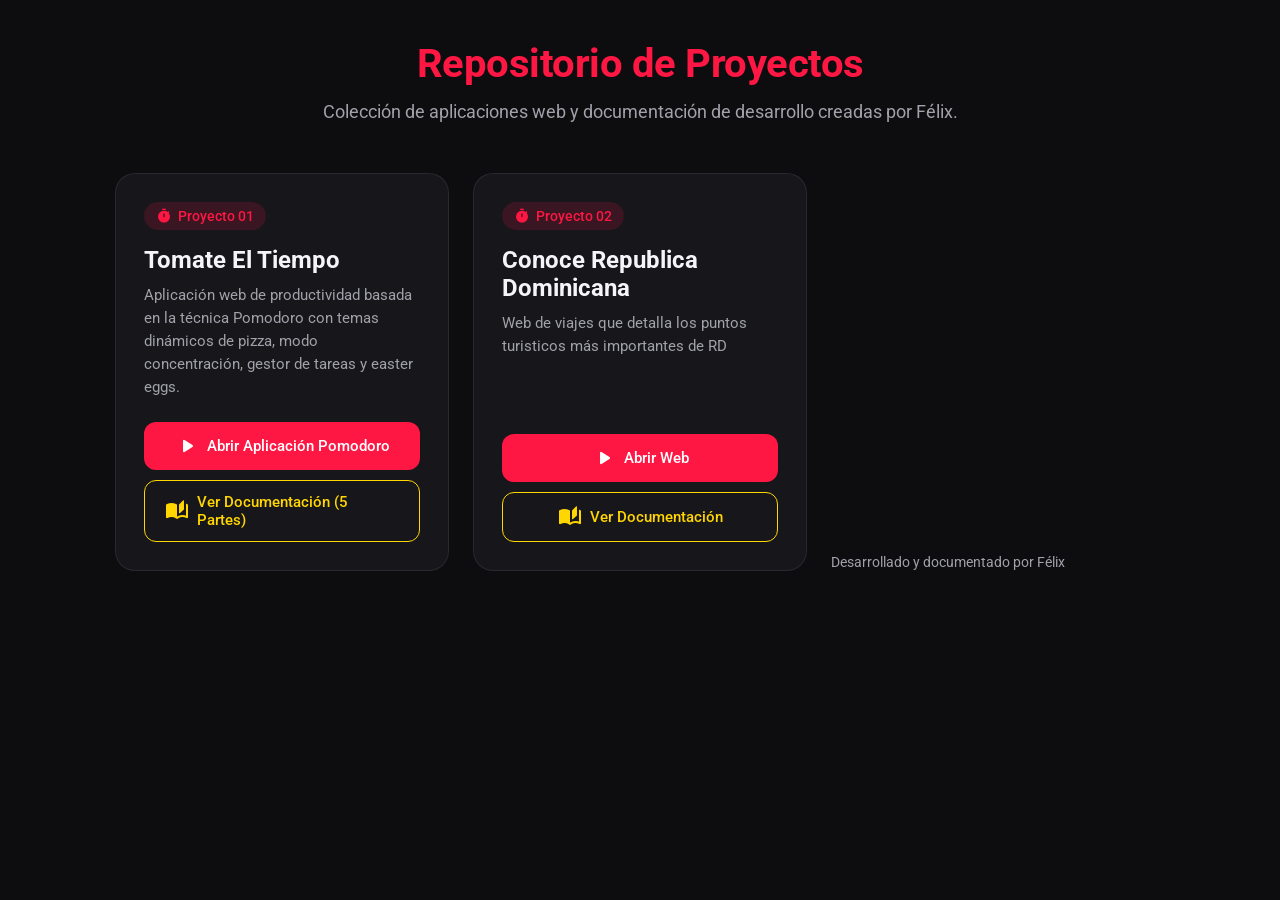
==== commit c704ee4f: "Revise project 02 card content and links Updated project placeholder details and links." ====
--- a/index.html
+++ b/index.html
@@ -177,22 +177,26 @@
         </article>
 
         <!-- PLANTILLA PARA FUTURO PROYECTO 2 -->
-        <article class="card placeholder">
+         <article class="card">
             <div>
-                <span class="badge" style="background: rgba(255,214,0,0.1); color: var(--accent);">
-                    <span class="material-icons-round" style="font-size: 16px;">construction</span>
-                    Próximamente
+                <span class="badge">
+                    <span class="material-icons-round" style="font-size: 16px;">timer</span>
+                    Proyecto 02
                 </span>
-                <h2>Proyecto 02</h2>
-                <p>Espacio reservado para la siguiente tarea o aplicación del repositorio.</p>
+                <h2>Conoce Republica Dominicana</h2>
+                <p>Web de viajes que detalla los puntos turisticos más importantes de RD</p>
             </div>
             <div class="actions">
-                <a href="#" class="btn btn-outline" style="border-color: #555; color: #777; pointer-events: none;">
-                    En desarrollo
+                <a href="WebViajes/pruebaWeb/index.html" class="btn btn-primary">
+                    <span class="material-icons-round">play_arrow</span>
+                    Abrir Web
+                </a>
+                <a href="WebViajes/WebViajes.html" class="btn btn-outline">
+                    <span class="material-icons-round">auto_stories</span>
+                    Ver Documentación
                 </a>
             </div>
         </article>
-    </main>
 
     <footer>
         Desarrollado y documentado por Félix
